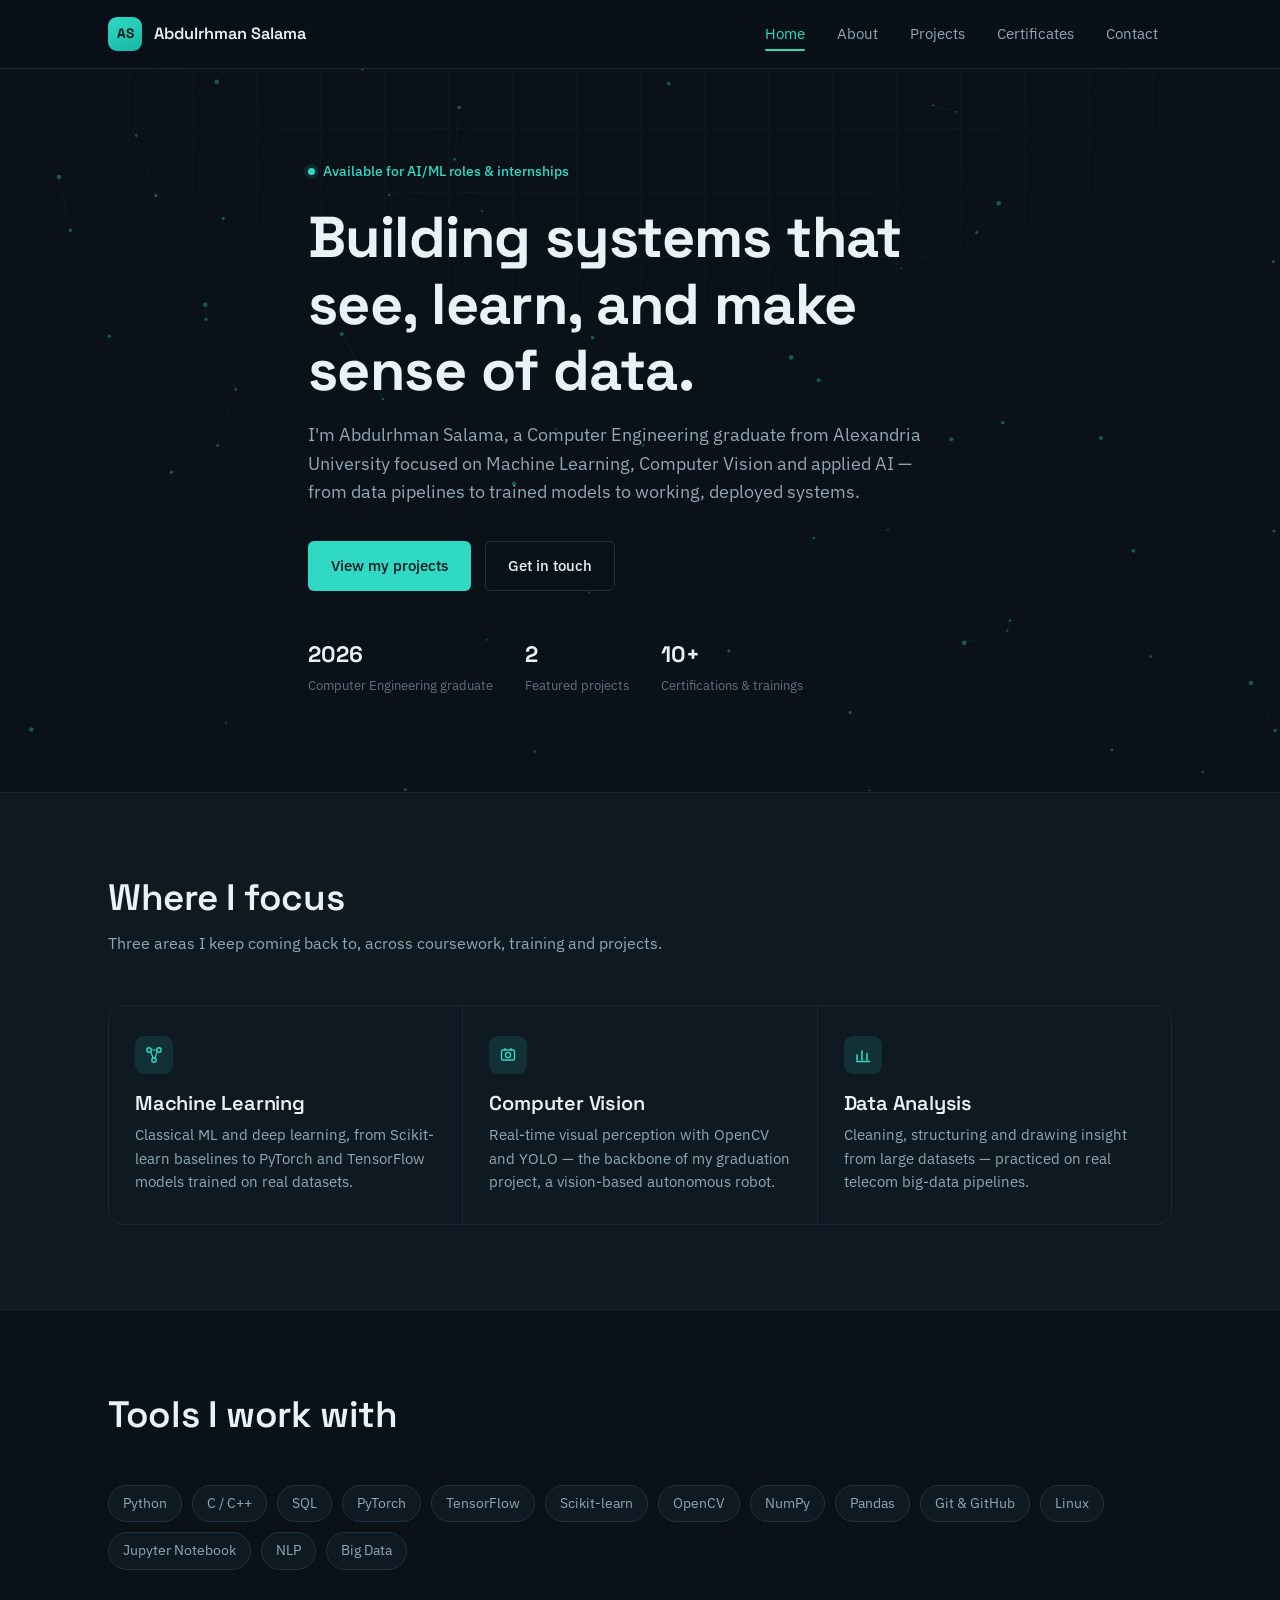
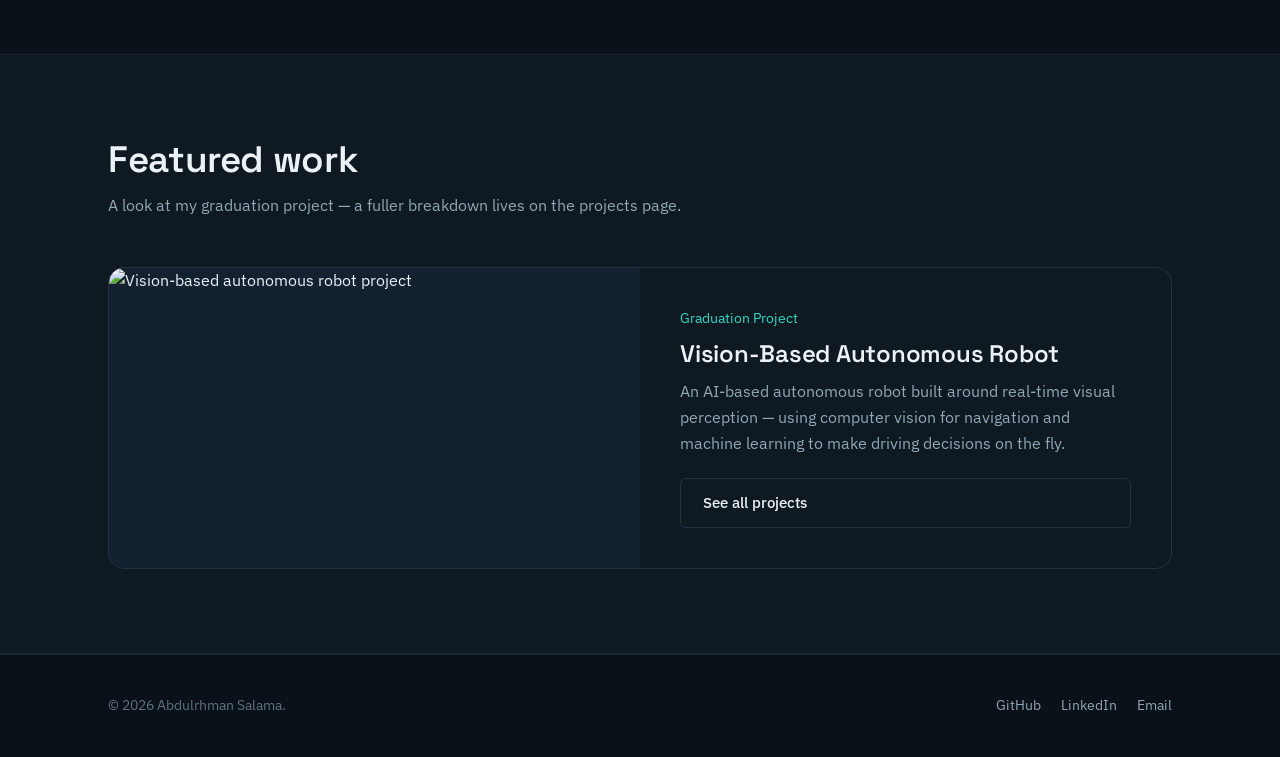
==== index.html @ 5b31c818 "Add files via upload" ====
<!DOCTYPE html>
<html lang="en">

<head>
    <meta charset="UTF-8" />
    <meta name="viewport" content="width=device-width, initial-scale=1.0" />
    <title>Abdulrhman Salama — AI &amp; Machine Learning Engineer</title>
    <meta name="description"
        content="Portfolio of Abdulrhman Salama, a Computer Engineering graduate specializing in AI, Machine Learning and Computer Vision." />
    <link rel="preconnect" href="https://fonts.googleapis.com">
    <link
        href="https://fonts.googleapis.com/css2?family=Space+Grotesk:wght@500;600;700&family=IBM+Plex+Sans:wght@400;500;600&display=swap"
        rel="stylesheet">
    <link rel="stylesheet" href="style.css" />
</head>

<body>

    <header class="nav">
        <div class="nav-inner">
            <a href="index.html" class="nav-brand">
                <span class="nav-mark">AS</span>
                Abdulrhman Salama
            </a>
            <nav class="nav-links">
                <a href="index.html">Home</a>
                <a href="about.html">About</a>
                <a href="projects.html">Projects</a>
                <a href="certificates.html">Certificates</a>
                <a href="contact.html">Contact</a>
            </nav>
            <button class="nav-toggle" aria-label="Toggle menu" aria-expanded="false">
                <svg width="18" height="18" viewBox="0 0 18 18" fill="none">
                    <path d="M2 4.5H16M2 9H16M2 13.5H16" stroke="currentColor" stroke-width="1.6"
                        stroke-linecap="round" />
                </svg>
            </button>
        </div>
    </header>

    <main>
        <!-- ============ Hero ============ -->
        <section class="hero">
            <canvas id="hero-canvas" aria-hidden="true"></canvas>
            <div class="container hero-inner">
                <span class="eyebrow"><span class="dot"></span>Available for AI/ML roles &amp; internships</span>
                <h1>Building systems that see, learn, and make sense of data.</h1>
                <p class="lead">
                    I'm Abdulrhman Salama, a Computer Engineering graduate from Alexandria University focused on
                    Machine Learning, Computer Vision and applied AI — from data pipelines to trained models to
                    working, deployed systems.
                </p>
                <div class="btn-row">
                    <a href="projects.html" class="btn btn-primary">View my projects</a>
                    <a href="contact.html" class="btn btn-ghost">Get in touch</a>
                </div>

                <div class="hero-meta">
                    <div><strong>2026</strong><span>Computer Engineering graduate</span></div>
                    <div><strong>2</strong><span>Featured projects</span></div>
                    <div><strong>10+</strong><span>Certifications &amp; trainings</span></div>
                </div>
            </div>
        </section>

        <!-- ============ Focus areas ============ -->
        <section class="section-alt">
            <div class="container">
                <div class="section-head reveal">
                    <h2>Where I focus</h2>
                    <p>Three areas I keep coming back to, across coursework, training and projects.</p>
                </div>

                <div class="focus-grid reveal">
                    <div class="focus-item">
                        <div class="icon">
                            <svg width="18" height="18" viewBox="0 0 18 18" fill="none">
                                <circle cx="4" cy="4" r="2.2" stroke="currentColor" stroke-width="1.4" />
                                <circle cx="14" cy="4" r="2.2" stroke="currentColor" stroke-width="1.4" />
                                <circle cx="9" cy="14" r="2.2" stroke="currentColor" stroke-width="1.4" />
                                <path d="M5.8 5.2L8 12.2M12.2 5.2L10 12.2M6.2 4H11.8" stroke="currentColor"
                                    stroke-width="1.2" />
                            </svg>
                        </div>
                        <h3>Machine Learning</h3>
                        <p>Classical ML and deep learning, from Scikit-learn baselines to PyTorch and TensorFlow models
                            trained on real datasets.</p>
                    </div>
                    <div class="focus-item">
                        <div class="icon">
                            <svg width="18" height="18" viewBox="0 0 18 18" fill="none">
                                <rect x="2.5" y="4" width="13" height="10" rx="1.5" stroke="currentColor"
                                    stroke-width="1.4" />
                                <circle cx="9" cy="9" r="2.6" stroke="currentColor" stroke-width="1.4" />
                                <path d="M6 4V2.5M12 4V2.5" stroke="currentColor" stroke-width="1.4"
                                    stroke-linecap="round" />
                            </svg>
                        </div>
                        <h3>Computer Vision</h3>
                        <p>Real-time visual perception with OpenCV and YOLO — the backbone of my graduation project, a
                            vision-based autonomous robot.</p>
                    </div>
                    <div class="focus-item">
                        <div class="icon">
                            <svg width="18" height="18" viewBox="0 0 18 18" fill="none">
                                <path d="M3 14V9M8 14V5M13 14V7.5" stroke="currentColor" stroke-width="1.6"
                                    stroke-linecap="round" />
                                <path d="M2.5 15.5H15.5" stroke="currentColor" stroke-width="1.4"
                                    stroke-linecap="round" />
                            </svg>
                        </div>
                        <h3>Data Analysis</h3>
                        <p>Cleaning, structuring and drawing insight from large datasets — practiced on real telecom
                            big-data pipelines.</p>
                    </div>
                </div>
            </div>
        </section>

        <!-- ============ Skills strip ============ -->
        <section>
            <div class="container">
                <div class="section-head reveal">
                    <h2>Tools I work with</h2>
                </div>
                <div class="tag-row reveal">
                    <span class="tag">Python</span>
                    <span class="tag">C / C++</span>
                    <span class="tag">SQL</span>
                    <span class="tag">PyTorch</span>
                    <span class="tag">TensorFlow</span>
                    <span class="tag">Scikit-learn</span>
                    <span class="tag">OpenCV</span>
                    <span class="tag">NumPy</span>
                    <span class="tag">Pandas</span>
                    <span class="tag">Git &amp; GitHub</span>
                    <span class="tag">Linux</span>
                    <span class="tag">Jupyter Notebook</span>
                    <span class="tag">NLP</span>
                    <span class="tag">Big Data</span>
                </div>
            </div>
        </section>

        <!-- ============ Featured project teaser ============ -->
        <section class="section-alt">
            <div class="container">
                <div class="section-head reveal">
                    <h2>Featured work</h2>
                    <p>A look at my graduation project — a fuller breakdown lives on the projects page.</p>
                </div>

                <div class="teaser-card reveal">
                    <div class="teaser-media">
                        <!-- image file: project.jpg (Vision-Based Autonomous Robot) -->
                        <img src="images/project.jpg" alt="Vision-based autonomous robot project" />
                    </div>
                    <div class="teaser-body">
                        <span class="kicker">Graduation Project</span>
                        <h3>Vision-Based Autonomous Robot</h3>
                        <p>
                            An AI-based autonomous robot built around real-time visual perception — using computer
                            vision for navigation and machine learning to make driving decisions on the fly.
                        </p>
                        <a href="projects.html" class="btn btn-ghost">See all projects</a>
                    </div>
                </div>
            </div>
        </section>
    </main>

    <footer class="site-footer">
        <div class="container footer-inner">
            <p>&copy; <span id="year"></span> Abdulrhman Salama.</p>
            <div class="footer-links">
                <a href="https://github.com/abdulrhmansalama" target="_blank" rel="noopener">GitHub</a>
                <a href="https://www.linkedin.com/in/abdulrhman-mohamed-salama/" target="_blank"
                    rel="noopener">LinkedIn</a>
                <a href="mailto:abdulrhman.m.salama@gmail.com">Email</a>
            </div>
        </div>
    </footer>

    <script src="script.js"></script>
</body>

</html>
---- style.css ----
/* =========================================================
   Abdulrhman Salama — Portfolio
   Design tokens
   ========================================================= */
:root {
  --bg: #0a1118;
  --bg-alt: #0f1922;
  --bg-elevated: #142130;
  --border: #223142;
  --border-soft: #1a2634;
  --text: #eaf2f5;
  --text-muted: #90a7b5;
  --text-faint: #5c7383;
  --accent: #2fd9c4;
  --accent-strong: #17b8a5;
  --accent-soft: rgba(47, 217, 196, 0.12);
  --accent-line: rgba(47, 217, 196, 0.28);

  --font-head: "Space Grotesk", "Segoe UI", sans-serif;
  --font-body: "IBM Plex Sans", "Segoe UI", sans-serif;

  --maxw: 1120px;
  --radius-sm: 6px;
  --radius-md: 10px;
  --radius-lg: 16px;
}

/* =========================================================
   Reset
   ========================================================= */
* { box-sizing: border-box; margin: 0; padding: 0; }

html {
  scroll-behavior: smooth;
}

@media (prefers-reduced-motion: reduce) {
  html { scroll-behavior: auto; }
  *, *::before, *::after {
    animation-duration: 0.001ms !important;
    animation-iteration-count: 1 !important;
    transition-duration: 0.001ms !important;
  }
}

body {
  background: var(--bg);
  color: var(--text);
  font-family: var(--font-body);
  font-size: 16px;
  line-height: 1.6;
  -webkit-font-smoothing: antialiased;
  overflow-x: hidden;
}

img { max-width: 100%; display: block; }

a {
  color: inherit;
  text-decoration: none;
}

ul { list-style: none; }

button, input, textarea {
  font-family: inherit;
  font-size: inherit;
  color: inherit;
}

h1, h2, h3, h4 {
  font-family: var(--font-head);
  font-weight: 600;
  line-height: 1.15;
  letter-spacing: -0.01em;
}

h1 { font-size: clamp(2.4rem, 5vw, 3.6rem); font-weight: 700; }
h2 { font-size: clamp(1.7rem, 3vw, 2.3rem); }
h3 { font-size: 1.25rem; }

p { color: var(--text-muted); max-width: 62ch; }

.container {
  max-width: var(--maxw);
  margin: 0 auto;
  padding: 0 28px;
}

:focus-visible {
  outline: 2px solid var(--accent);
  outline-offset: 3px;
  border-radius: 4px;
}

/* =========================================================
   Background grid texture (very subtle, whole site)
   ========================================================= */
body::before {
  content: "";
  position: fixed;
  inset: 0;
  z-index: -2;
  background-image:
    linear-gradient(var(--border-soft) 1px, transparent 1px),
    linear-gradient(90deg, var(--border-soft) 1px, transparent 1px);
  background-size: 64px 64px;
  opacity: 0.35;
  mask-image: radial-gradient(ellipse 80% 60% at 50% 0%, black 40%, transparent 90%);
}

/* =========================================================
   Navbar
   ========================================================= */
.nav {
  position: sticky;
  top: 0;
  z-index: 100;
  background: rgba(10, 17, 24, 0.72);
  backdrop-filter: blur(14px) saturate(140%);
  -webkit-backdrop-filter: blur(14px) saturate(140%);
  border-bottom: 1px solid var(--border-soft);
}

.nav-inner {
  max-width: var(--maxw);
  margin: 0 auto;
  padding: 0 28px;
  height: 68px;
  display: flex;
  align-items: center;
  justify-content: space-between;
}

.nav-brand {
  display: flex;
  align-items: center;
  gap: 12px;
  font-family: var(--font-head);
  font-weight: 600;
  font-size: 1.02rem;
}

.nav-mark {
  width: 34px;
  height: 34px;
  border-radius: 9px;
  background: linear-gradient(155deg, var(--accent) 0%, var(--accent-strong) 100%);
  color: #06171a;
  display: flex;
  align-items: center;
  justify-content: center;
  font-weight: 700;
  font-size: 0.85rem;
  flex-shrink: 0;
}

.nav-links {
  display: flex;
  gap: 4px;
  align-items: center;
}

.nav-links a {
  padding: 8px 14px;
  border-radius: var(--radius-sm);
  font-size: 0.92rem;
  color: var(--text-muted);
  transition: color 0.18s ease, background 0.18s ease;
  position: relative;
}

.nav-links a:hover { color: var(--text); background: var(--bg-elevated); }

.nav-links a.active {
  color: var(--accent);
}

.nav-links a.active::after {
  content: "";
  position: absolute;
  left: 14px;
  right: 14px;
  bottom: 3px;
  height: 2px;
  background: var(--accent);
  border-radius: 2px;
}

.nav-toggle {
  display: none;
  background: none;
  border: 1px solid var(--border);
  border-radius: var(--radius-sm);
  width: 40px;
  height: 40px;
  cursor: pointer;
  color: var(--text);
  align-items: center;
  justify-content: center;
}

@media (max-width: 760px) {
  .nav-toggle { display: flex; }
  .nav-links {
    position: absolute;
    top: 68px;
    left: 0;
    right: 0;
    flex-direction: column;
    background: var(--bg-alt);
    border-bottom: 1px solid var(--border-soft);
    padding: 10px 16px 18px;
    gap: 2px;
    display: none;
  }
  .nav-links.open { display: flex; }
  .nav-links a { width: 100%; padding: 12px 14px; }
}

/* =========================================================
   Buttons
   ========================================================= */
.btn {
  display: inline-flex;
  align-items: center;
  gap: 8px;
  padding: 12px 22px;
  border-radius: var(--radius-sm);
  font-size: 0.94rem;
  font-weight: 500;
  cursor: pointer;
  border: 1px solid transparent;
  transition: transform 0.16s ease, background 0.16s ease, border-color 0.16s ease, box-shadow 0.16s ease;
}

.btn-primary {
  background: var(--accent);
  color: #06171a;
}
.btn-primary:hover {
  background: var(--accent-strong);
  box-shadow: 0 0 0 4px var(--accent-soft);
}

.btn-ghost {
  border-color: var(--border);
  color: var(--text);
  background: transparent;
}
.btn-ghost:hover {
  border-color: var(--accent-line);
  color: var(--accent);
}

.btn-row { display: flex; gap: 14px; flex-wrap: wrap; }

/* =========================================================
   Hero (home page)
   ========================================================= */
.hero {
  position: relative;
  padding: 88px 0 96px;
  overflow: hidden;
}

#hero-canvas {
  position: absolute;
  inset: 0;
  z-index: 0;
  opacity: 0.55;
}

.hero-inner {
  position: relative;
  z-index: 1;
  max-width: 720px;
}

.eyebrow {
  display: inline-flex;
  align-items: center;
  gap: 8px;
  color: var(--accent);
  font-size: 0.85rem;
  font-weight: 500;
  margin-bottom: 22px;
}

.eyebrow .dot {
  width: 7px;
  height: 7px;
  border-radius: 50%;
  background: var(--accent);
  box-shadow: 0 0 0 4px var(--accent-soft);
}

.hero h1 { margin-bottom: 18px; }
.hero .lead {
  font-size: 1.12rem;
  max-width: 56ch;
  margin-bottom: 34px;
}

.hero-meta {
  margin-top: 46px;
  display: flex;
  gap: 32px;
  flex-wrap: wrap;
}

.hero-meta div { display: flex; flex-direction: column; gap: 2px; }
.hero-meta strong { font-family: var(--font-head); font-size: 1.4rem; color: var(--text); }
.hero-meta span { font-size: 0.82rem; color: var(--text-faint); }

/* =========================================================
   Sections (generic)
   ========================================================= */
section { padding: 84px 0; }
.section-alt { background: var(--bg-alt); border-top: 1px solid var(--border-soft); border-bottom: 1px solid var(--border-soft); }

.section-head { max-width: 620px; margin-bottom: 48px; }
.section-head h2 { margin-bottom: 12px; }

/* Focus intro row for home (What I work in) */
.focus-grid {
  display: grid;
  grid-template-columns: repeat(3, 1fr);
  gap: 1px;
  background: var(--border-soft);
  border: 1px solid var(--border-soft);
  border-radius: var(--radius-lg);
  overflow: hidden;
}

.focus-item {
  background: var(--bg-alt);
  padding: 30px 26px;
}

.focus-item .icon {
  width: 38px;
  height: 38px;
  border-radius: 9px;
  background: var(--accent-soft);
  color: var(--accent);
  display: flex;
  align-items: center;
  justify-content: center;
  margin-bottom: 18px;
}

.focus-item h3 { margin-bottom: 8px; }
.focus-item p { font-size: 0.93rem; }

@media (max-width: 760px) {
  .focus-grid { grid-template-columns: 1fr; }
}

/* =========================================================
   Skills strip
   ========================================================= */
.tag-row { display: flex; flex-wrap: wrap; gap: 10px; }

.tag {
  padding: 7px 14px;
  border: 1px solid var(--border);
  border-radius: 100px;
  font-size: 0.85rem;
  color: var(--text-muted);
  background: var(--bg-alt);
  transition: border-color 0.15s ease, color 0.15s ease;
}
.tag:hover { border-color: var(--accent-line); color: var(--accent); }

/* =========================================================
   Featured project teaser (home)
   ========================================================= */
.teaser-card {
  display: grid;
  grid-template-columns: 1fr 1fr;
  gap: 0;
  border: 1px solid var(--border);
  border-radius: var(--radius-lg);
  overflow: hidden;
  background: var(--bg-alt);
}

.teaser-media {
  background: var(--bg-elevated);
  min-height: 260px;
  position: relative;
  overflow: hidden;
}
.teaser-media img { width: 100%; height: 100%; object-fit: cover; }

.teaser-body { padding: 40px; display: flex; flex-direction: column; justify-content: center; }
.teaser-body .kicker { color: var(--accent); font-size: 0.85rem; margin-bottom: 10px; }
.teaser-body h3 { font-size: 1.5rem; margin-bottom: 12px; }
.teaser-body p { margin-bottom: 22px; }

@media (max-width: 760px) {
  .teaser-card { grid-template-columns: 1fr; }
  .teaser-media { min-height: 200px; }
}

/* =========================================================
   Footer
   ========================================================= */
.site-footer {
  border-top: 1px solid var(--border-soft);
  padding: 40px 0;
}
.footer-inner {
  display: flex;
  justify-content: space-between;
  align-items: center;
  flex-wrap: wrap;
  gap: 16px;
}
.footer-inner p { font-size: 0.85rem; color: var(--text-faint); }
.footer-links { display: flex; gap: 20px; }
.footer-links a { font-size: 0.85rem; color: var(--text-muted); transition: color 0.15s ease; }
.footer-links a:hover { color: var(--accent); }

/* =========================================================
   About page
   ========================================================= */
.about-layout {
  display: grid;
  grid-template-columns: 300px 1fr;
  gap: 64px;
  align-items: start;
}

.about-side { position: sticky; top: 92px; }

.avatar-frame {
  width: 100%;
  aspect-ratio: 1 / 1;
  border-radius: var(--radius-lg);
  overflow: hidden;
  border: 1px solid var(--border);
  background: var(--bg-elevated);
  margin-bottom: 20px;
}
.avatar-frame img { width: 100%; height: 100%; object-fit: cover; }

.side-facts { border: 1px solid var(--border-soft); border-radius: var(--radius-md); padding: 18px 20px; background: var(--bg-alt); }
.side-facts li { display: flex; justify-content: space-between; gap: 10px; padding: 9px 0; border-bottom: 1px solid var(--border-soft); font-size: 0.86rem; }
.side-facts li:last-child { border-bottom: none; }
.side-facts li span:first-child { color: var(--text-faint); }
.side-facts li span:last-child { color: var(--text); text-align: right; }

.about-main h2 { margin-bottom: 16px; }
.about-main > p { margin-bottom: 20px; }

.subhead {
  font-family: var(--font-head);
  font-size: 1.1rem;
  margin: 46px 0 22px;
  padding-bottom: 12px;
  border-bottom: 1px solid var(--border-soft);
}
.about-main section:first-of-type .subhead { margin-top: 0; }

.skill-groups { display: grid; grid-template-columns: 1fr 1fr; gap: 26px; }
.skill-group h4 { font-size: 0.85rem; color: var(--text-faint); font-weight: 500; margin-bottom: 10px; }

/* Timeline (experience — genuinely chronological) */
.timeline { position: relative; padding-left: 26px; }
.timeline::before {
  content: "";
  position: absolute;
  left: 5px;
  top: 6px;
  bottom: 6px;
  width: 1px;
  background: var(--border);
}

.timeline-item { position: relative; padding-bottom: 34px; }
.timeline-item:last-child { padding-bottom: 0; }
.timeline-item::before {
  content: "";
  position: absolute;
  left: -26px;
  top: 5px;
  width: 11px;
  height: 11px;
  border-radius: 50%;
  background: var(--bg);
  border: 2px solid var(--accent);
}

.timeline-item .date { font-size: 0.8rem; color: var(--accent); margin-bottom: 5px; display: block; }
.timeline-item h4 { font-size: 1rem; margin-bottom: 3px; }
.timeline-item .org { font-size: 0.86rem; color: var(--text-faint); margin-bottom: 10px; display: block; }
.timeline-item ul { padding-left: 18px; list-style: disc; }
.timeline-item ul li { font-size: 0.88rem; color: var(--text-muted); margin-bottom: 4px; }

.edu-card {
  border: 1px solid var(--border-soft);
  border-radius: var(--radius-md);
  padding: 22px 24px;
  background: var(--bg-alt);
  display: flex;
  justify-content: space-between;
  align-items: center;
  gap: 20px;
  flex-wrap: wrap;
}
.edu-card h4 { margin-bottom: 4px; }
.edu-card span { font-size: 0.85rem; color: var(--text-faint); }

@media (max-width: 860px) {
  .about-layout { grid-template-columns: 1fr; }
  .about-side { position: static; max-width: 260px; }
  .skill-groups { grid-template-columns: 1fr; }
}

/* =========================================================
   Projects page
   ========================================================= */
.project-block {
  display: grid;
  grid-template-columns: 1fr 1fr;
  gap: 56px;
  align-items: center;
  padding: 56px 0;
  border-bottom: 1px solid var(--border-soft);
}
.project-block:first-child { padding-top: 0; }
.project-block:last-child { border-bottom: none; padding-bottom: 0; }
.project-block.reverse .project-media { order: 2; }
.project-block.reverse .project-copy { order: 1; }

.project-media {
  border-radius: var(--radius-lg);
  overflow: hidden;
  border: 1px solid var(--border);
  background: var(--bg-elevated);
  aspect-ratio: 4 / 3;
}
.project-media img { width: 100%; height: 100%; object-fit: cover; }

.project-copy .kicker { color: var(--accent); font-size: 0.85rem; margin-bottom: 10px; }
.project-copy h2 { margin-bottom: 16px; font-size: 1.7rem; }
.project-copy p { margin-bottom: 18px; }
.project-copy .tag-row { margin-bottom: 4px; }

@media (max-width: 800px) {
  .project-block, .project-block.reverse { grid-template-columns: 1fr; }
  .project-block.reverse .project-media,
  .project-block.reverse .project-copy { order: initial; }
}

/* =========================================================
   Certificates page
   ========================================================= */
.cert-grid {
  display: grid;
  grid-template-columns: repeat(3, 1fr);
  gap: 22px;
}

.cert-card {
  border: 1px solid var(--border-soft);
  border-radius: var(--radius-md);
  background: var(--bg-alt);
  overflow: hidden;
  transition: border-color 0.18s ease, transform 0.18s ease;
}
.cert-card:hover { border-color: var(--accent-line); transform: translateY(-3px); }

.cert-thumb {
  aspect-ratio: 4 / 3;
  background: var(--bg-elevated);
  display: flex;
  align-items: center;
  justify-content: center;
  overflow: hidden;
}
.cert-thumb img { width: 100%; height: 100%; object-fit: cover; }

.cert-body { padding: 18px 20px 20px; }
.cert-body h4 { font-size: 0.98rem; margin-bottom: 5px; }
.cert-body .issuer { font-size: 0.83rem; color: var(--text-faint); }
.cert-body .date { font-size: 0.78rem; color: var(--accent); margin-top: 8px; display: block; }

@media (max-width: 860px) {
  .cert-grid { grid-template-columns: repeat(2, 1fr); }
}
@media (max-width: 560px) {
  .cert-grid { grid-template-columns: 1fr; }
}

/* =========================================================
   Contact page
   ========================================================= */
.contact-layout {
  display: grid;
  grid-template-columns: 0.9fr 1.1fr;
  gap: 60px;
}

.contact-info-card {
  border: 1px solid var(--border-soft);
  border-radius: var(--radius-lg);
  background: var(--bg-alt);
  padding: 34px;
}
.contact-info-card h3 { margin-bottom: 10px; }
.contact-info-card > p { margin-bottom: 26px; font-size: 0.94rem; }

.contact-channel {
  display: flex;
  align-items: center;
  gap: 14px;
  padding: 14px 0;
  border-top: 1px solid var(--border-soft);
}
.contact-channel:first-of-type { border-top: none; }

.contact-channel .ic {
  width: 38px;
  height: 38px;
  border-radius: 9px;
  background: var(--accent-soft);
  color: var(--accent);
  display: flex;
  align-items: center;
  justify-content: center;
  flex-shrink: 0;
}
.contact-channel .label { font-size: 0.78rem; color: var(--text-faint); }
.contact-channel .value { font-size: 0.92rem; color: var(--text); }
.contact-channel a.value:hover { color: var(--accent); }

.form-card {
  border: 1px solid var(--border-soft);
  border-radius: var(--radius-lg);
  background: var(--bg-alt);
  padding: 34px;
}

.field { margin-bottom: 20px; }
.field label { display: block; font-size: 0.85rem; color: var(--text-muted); margin-bottom: 8px; }
.field input, .field textarea {
  width: 100%;
  padding: 12px 14px;
  background: var(--bg);
  border: 1px solid var(--border);
  border-radius: var(--radius-sm);
  color: var(--text);
  transition: border-color 0.15s ease;
}
.field input:focus, .field textarea:focus {
  border-color: var(--accent);
  outline: none;
}
.field textarea { resize: vertical; min-height: 130px; }

.form-note { font-size: 0.8rem; color: var(--text-faint); margin-top: 14px; }

@media (max-width: 860px) {
  .contact-layout { grid-template-columns: 1fr; }
}

/* =========================================================
   Reveal-on-scroll (single restrained pattern)
   ========================================================= */
.reveal {
  opacity: 0;
  transform: translateY(16px);
  transition: opacity 0.6s ease, transform 0.6s ease;
}
.reveal.is-visible {
  opacity: 1;
  transform: translateY(0);
}

/* Page intro (non-home pages) */
.page-intro { padding: 56px 0 20px; }
.page-intro h1 { font-size: clamp(2rem, 4vw, 2.6rem); margin-bottom: 14px; }
.page-intro p { font-size: 1.02rem; }
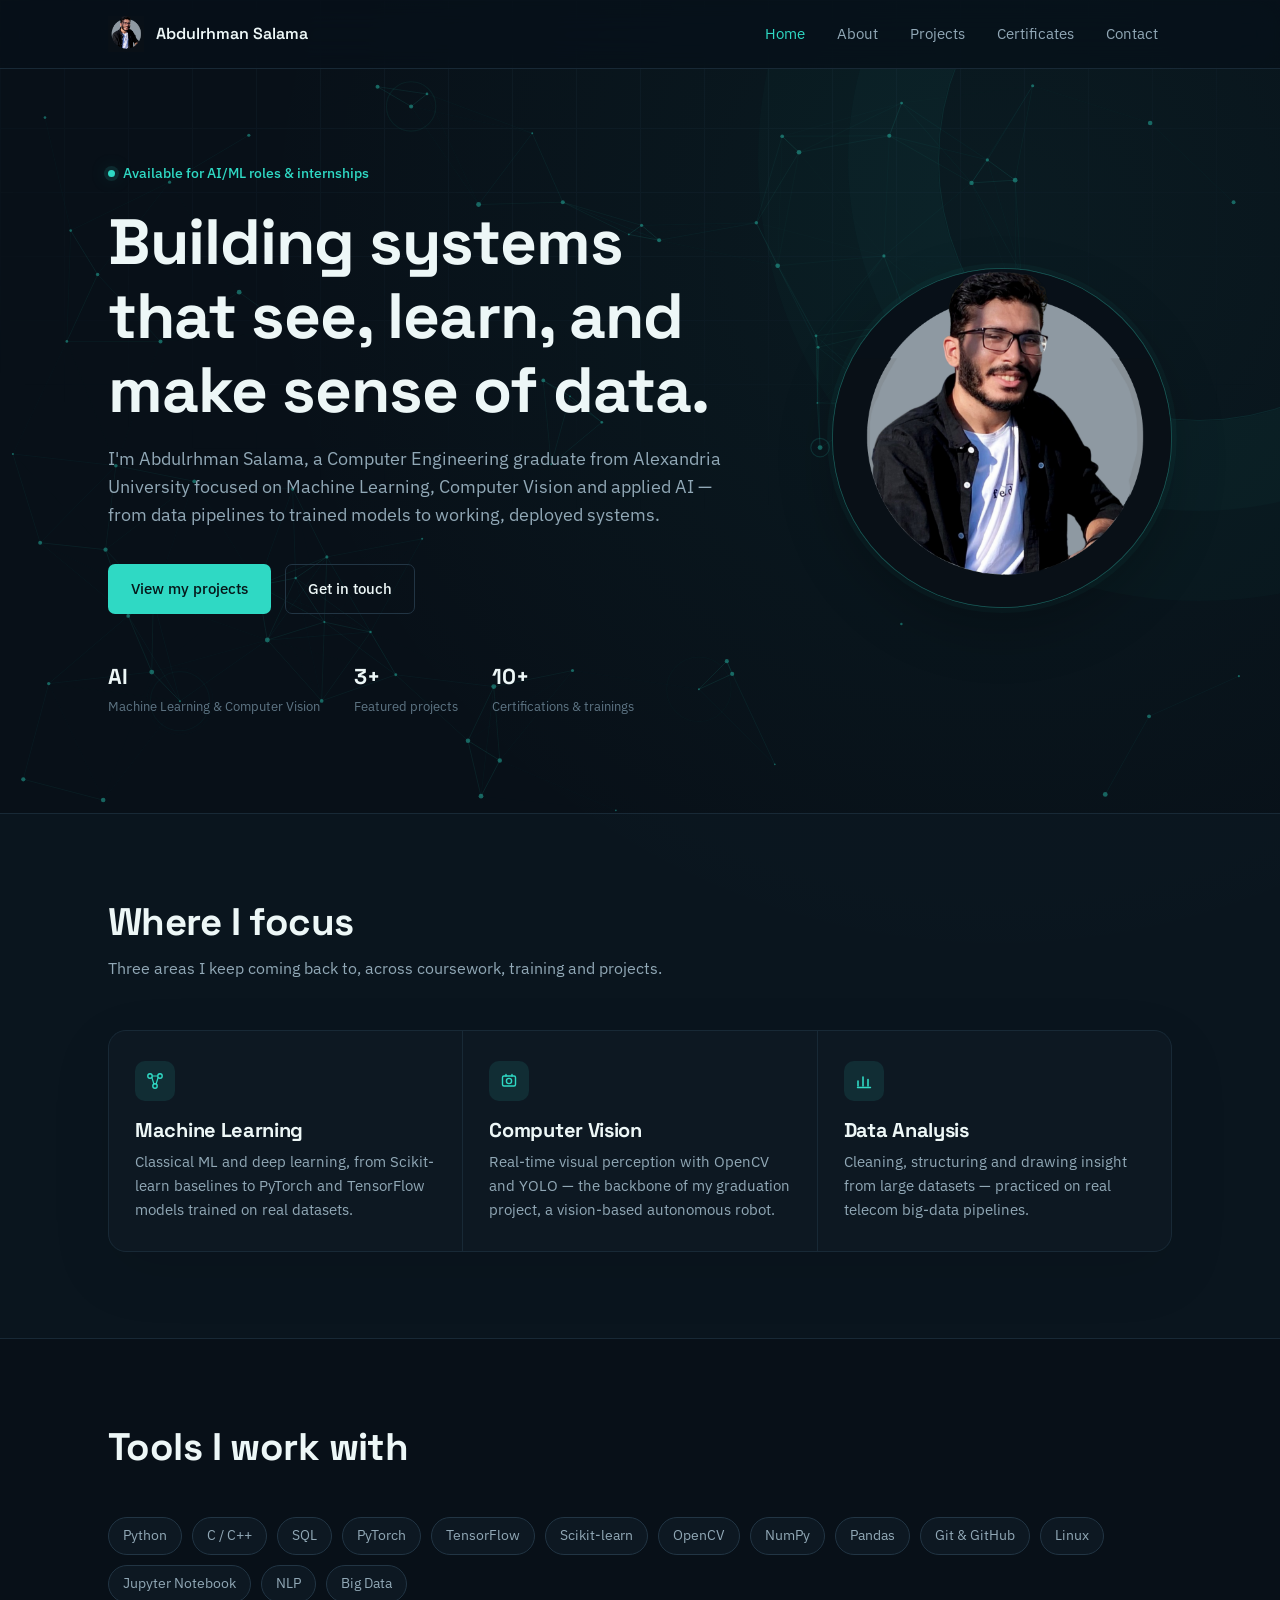
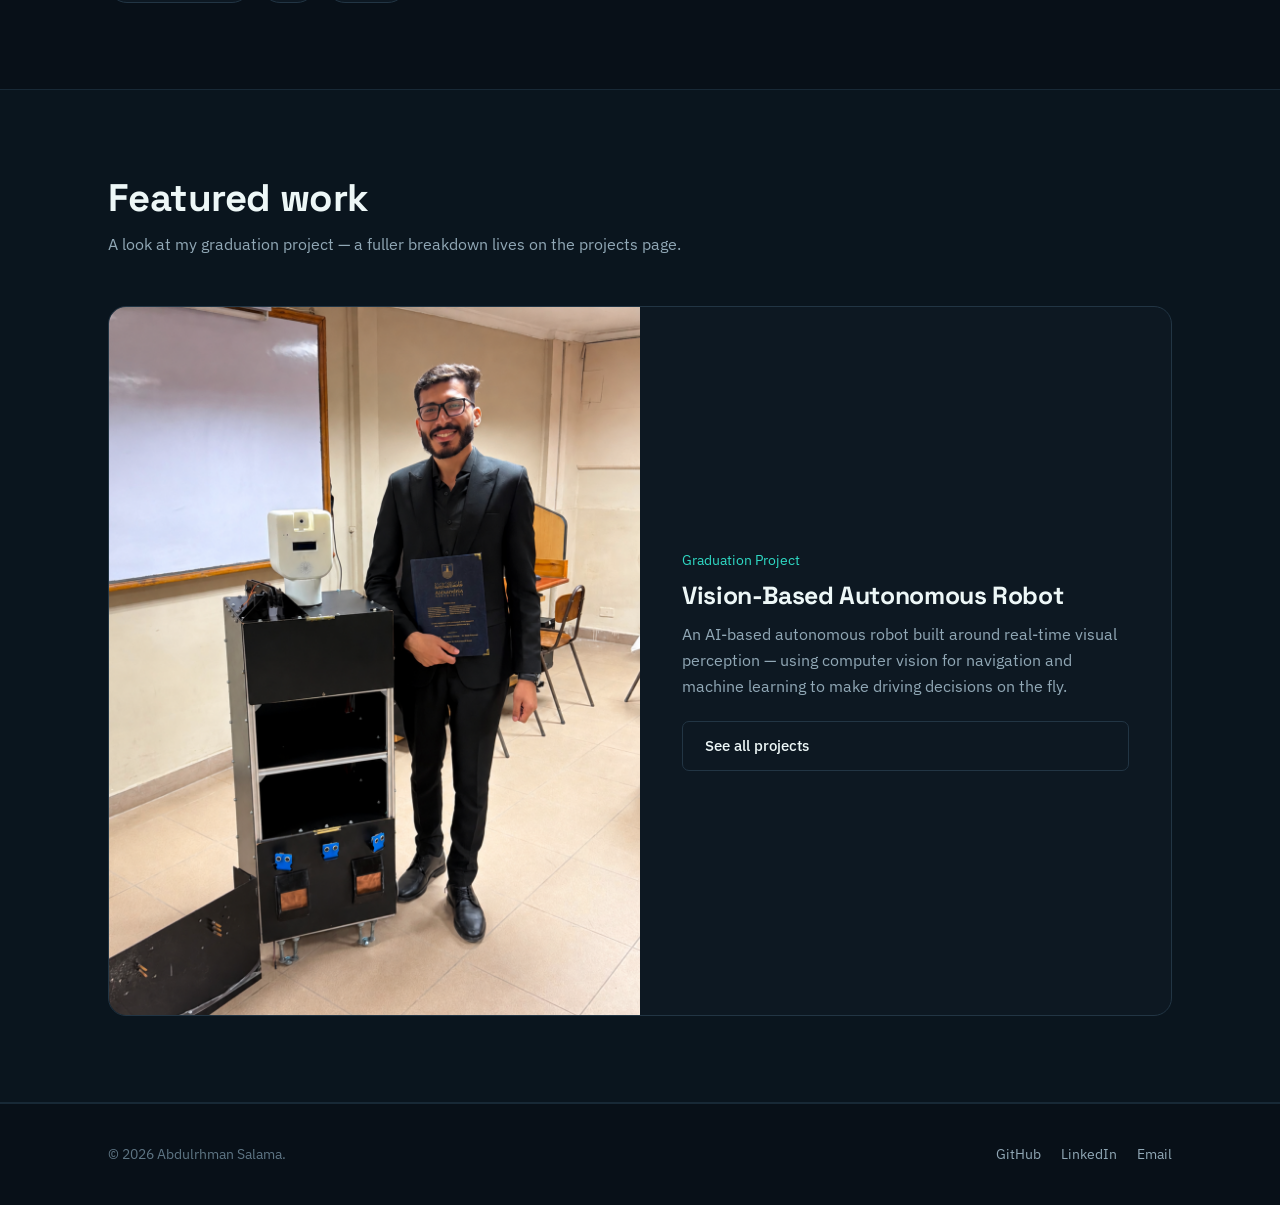
==== commit 120756b1: "Add files via upload" ====
--- a/index.html
+++ b/index.html
@@ -1,187 +1,243 @@
-<!DOCTYPE html>
-<html lang="en">
-
-<head>
-    <meta charset="UTF-8" />
-    <meta name="viewport" content="width=device-width, initial-scale=1.0" />
-    <title>Abdulrhman Salama — AI &amp; Machine Learning Engineer</title>
-    <meta name="description"
-        content="Portfolio of Abdulrhman Salama, a Computer Engineering graduate specializing in AI, Machine Learning and Computer Vision." />
-    <link rel="preconnect" href="https://fonts.googleapis.com">
-    <link
-        href="https://fonts.googleapis.com/css2?family=Space+Grotesk:wght@500;600;700&family=IBM+Plex+Sans:wght@400;500;600&display=swap"
-        rel="stylesheet">
-    <link rel="stylesheet" href="style.css" />
-</head>
-
-<body>
-
-    <header class="nav">
-        <div class="nav-inner">
-            <a href="index.html" class="nav-brand">
-                <span class="nav-mark">AS</span>
-                Abdulrhman Salama
-            </a>
-            <nav class="nav-links">
-                <a href="index.html">Home</a>
-                <a href="about.html">About</a>
-                <a href="projects.html">Projects</a>
-                <a href="certificates.html">Certificates</a>
-                <a href="contact.html">Contact</a>
-            </nav>
-            <button class="nav-toggle" aria-label="Toggle menu" aria-expanded="false">
-                <svg width="18" height="18" viewBox="0 0 18 18" fill="none">
-                    <path d="M2 4.5H16M2 9H16M2 13.5H16" stroke="currentColor" stroke-width="1.6"
-                        stroke-linecap="round" />
-                </svg>
-            </button>
-        </div>
-    </header>
-
-    <main>
-        <!-- ============ Hero ============ -->
-        <section class="hero">
-            <canvas id="hero-canvas" aria-hidden="true"></canvas>
-            <div class="container hero-inner">
-                <span class="eyebrow"><span class="dot"></span>Available for AI/ML roles &amp; internships</span>
-                <h1>Building systems that see, learn, and make sense of data.</h1>
-                <p class="lead">
-                    I'm Abdulrhman Salama, a Computer Engineering graduate from Alexandria University focused on
-                    Machine Learning, Computer Vision and applied AI — from data pipelines to trained models to
-                    working, deployed systems.
-                </p>
-                <div class="btn-row">
-                    <a href="projects.html" class="btn btn-primary">View my projects</a>
-                    <a href="contact.html" class="btn btn-ghost">Get in touch</a>
-                </div>
-
-                <div class="hero-meta">
-                    <div><strong>2026</strong><span>Computer Engineering graduate</span></div>
-                    <div><strong>2</strong><span>Featured projects</span></div>
-                    <div><strong>10+</strong><span>Certifications &amp; trainings</span></div>
-                </div>
-            </div>
-        </section>
-
-        <!-- ============ Focus areas ============ -->
-        <section class="section-alt">
-            <div class="container">
-                <div class="section-head reveal">
-                    <h2>Where I focus</h2>
-                    <p>Three areas I keep coming back to, across coursework, training and projects.</p>
-                </div>
-
-                <div class="focus-grid reveal">
-                    <div class="focus-item">
-                        <div class="icon">
-                            <svg width="18" height="18" viewBox="0 0 18 18" fill="none">
-                                <circle cx="4" cy="4" r="2.2" stroke="currentColor" stroke-width="1.4" />
-                                <circle cx="14" cy="4" r="2.2" stroke="currentColor" stroke-width="1.4" />
-                                <circle cx="9" cy="14" r="2.2" stroke="currentColor" stroke-width="1.4" />
-                                <path d="M5.8 5.2L8 12.2M12.2 5.2L10 12.2M6.2 4H11.8" stroke="currentColor"
-                                    stroke-width="1.2" />
-                            </svg>
-                        </div>
-                        <h3>Machine Learning</h3>
-                        <p>Classical ML and deep learning, from Scikit-learn baselines to PyTorch and TensorFlow models
-                            trained on real datasets.</p>
-                    </div>
-                    <div class="focus-item">
-                        <div class="icon">
-                            <svg width="18" height="18" viewBox="0 0 18 18" fill="none">
-                                <rect x="2.5" y="4" width="13" height="10" rx="1.5" stroke="currentColor"
-                                    stroke-width="1.4" />
-                                <circle cx="9" cy="9" r="2.6" stroke="currentColor" stroke-width="1.4" />
-                                <path d="M6 4V2.5M12 4V2.5" stroke="currentColor" stroke-width="1.4"
-                                    stroke-linecap="round" />
-                            </svg>
-                        </div>
-                        <h3>Computer Vision</h3>
-                        <p>Real-time visual perception with OpenCV and YOLO — the backbone of my graduation project, a
-                            vision-based autonomous robot.</p>
-                    </div>
-                    <div class="focus-item">
-                        <div class="icon">
-                            <svg width="18" height="18" viewBox="0 0 18 18" fill="none">
-                                <path d="M3 14V9M8 14V5M13 14V7.5" stroke="currentColor" stroke-width="1.6"
-                                    stroke-linecap="round" />
-                                <path d="M2.5 15.5H15.5" stroke="currentColor" stroke-width="1.4"
-                                    stroke-linecap="round" />
-                            </svg>
-                        </div>
-                        <h3>Data Analysis</h3>
-                        <p>Cleaning, structuring and drawing insight from large datasets — practiced on real telecom
-                            big-data pipelines.</p>
-                    </div>
-                </div>
-            </div>
-        </section>
-
-        <!-- ============ Skills strip ============ -->
-        <section>
-            <div class="container">
-                <div class="section-head reveal">
-                    <h2>Tools I work with</h2>
-                </div>
-                <div class="tag-row reveal">
-                    <span class="tag">Python</span>
-                    <span class="tag">C / C++</span>
-                    <span class="tag">SQL</span>
-                    <span class="tag">PyTorch</span>
-                    <span class="tag">TensorFlow</span>
-                    <span class="tag">Scikit-learn</span>
-                    <span class="tag">OpenCV</span>
-                    <span class="tag">NumPy</span>
-                    <span class="tag">Pandas</span>
-                    <span class="tag">Git &amp; GitHub</span>
-                    <span class="tag">Linux</span>
-                    <span class="tag">Jupyter Notebook</span>
-                    <span class="tag">NLP</span>
-                    <span class="tag">Big Data</span>
-                </div>
-            </div>
-        </section>
-
-        <!-- ============ Featured project teaser ============ -->
-        <section class="section-alt">
-            <div class="container">
-                <div class="section-head reveal">
-                    <h2>Featured work</h2>
-                    <p>A look at my graduation project — a fuller breakdown lives on the projects page.</p>
-                </div>
-
-                <div class="teaser-card reveal">
-                    <div class="teaser-media">
-                        <!-- image file: project.jpg (Vision-Based Autonomous Robot) -->
-                        <img src="images/project.jpg" alt="Vision-based autonomous robot project" />
-                    </div>
-                    <div class="teaser-body">
-                        <span class="kicker">Graduation Project</span>
-                        <h3>Vision-Based Autonomous Robot</h3>
-                        <p>
-                            An AI-based autonomous robot built around real-time visual perception — using computer
-                            vision for navigation and machine learning to make driving decisions on the fly.
-                        </p>
-                        <a href="projects.html" class="btn btn-ghost">See all projects</a>
-                    </div>
-                </div>
-            </div>
-        </section>
-    </main>
-
-    <footer class="site-footer">
-        <div class="container footer-inner">
-            <p>&copy; <span id="year"></span> Abdulrhman Salama.</p>
-            <div class="footer-links">
-                <a href="https://github.com/abdulrhmansalama" target="_blank" rel="noopener">GitHub</a>
-                <a href="https://www.linkedin.com/in/abdulrhman-mohamed-salama/" target="_blank"
-                    rel="noopener">LinkedIn</a>
-                <a href="mailto:abdulrhman.m.salama@gmail.com">Email</a>
-            </div>
-        </div>
-    </footer>
-
-    <script src="script.js"></script>
-</body>
-
+<!DOCTYPE html>
+<html lang="en">
+
+<head>
+    <meta charset="UTF-8" />
+    <meta name="viewport" content="width=device-width, initial-scale=1.0" />
+    <title>Abdulrhman Salama — AI &amp; Machine Learning Engineer</title>
+    <meta name="description"
+        content="Portfolio of Abdulrhman Salama, a Computer Engineering graduate specializing in AI, Machine Learning and Computer Vision." />
+    <link rel="preconnect" href="https://fonts.googleapis.com">
+    <link
+        href="https://fonts.googleapis.com/css2?family=Space+Grotesk:wght@500;600;700&family=IBM+Plex+Sans:wght@400;500;600&display=swap"
+        rel="stylesheet">
+    <link rel="stylesheet" href="style.css" />
+    <style>
+        /* Index hero portrait: circular, compact, and visually isolated from the animated background */
+        .hero-portrait-wrap {
+            position: relative;
+            width: min(340px, 100%);
+            aspect-ratio: 1 / 1;
+            justify-self: end;
+            display: grid;
+            place-items: center;
+            min-height: 0;
+            z-index: 2;
+        }
+
+        .hero-portrait-wrap::before {
+            content: "";
+            position: absolute;
+            inset: 0;
+            border-radius: 50%;
+            border: 1.5px solid var(--accent-line);
+            background: var(--bg);
+            box-shadow: 0 0 0 5px rgba(47, 217, 196, .035), 0 22px 55px rgba(0, 0, 0, .24);
+            z-index: -1;
+        }
+
+        .hero-portrait-img {
+            display: block;
+            width: 100%;
+            height: 100%;
+            object-fit: cover;
+            object-position: center;
+            border-radius: 50% !important;
+            border: 1.5px solid var(--accent-line) !important;
+            background: var(--bg) !important;
+            box-shadow: none !important;
+            filter: saturate(.96);
+        }
+
+        @media (max-width: 900px) {
+            .hero-portrait-wrap {
+                width: 280px;
+                justify-self: start;
+            }
+        }
+
+        @media (max-width: 760px) {
+            .hero-portrait-wrap {
+                width: 230px;
+                margin-top: 4px;
+            }
+        }
+    </style>
+</head>
+
+<body>
+
+    <header class="nav">
+        <div class="nav-inner">
+            <a href="index.html" class="nav-brand">
+                <span class="nav-mark nav-avatar"><img src="images/My/profile.png" alt="Abdulrhman Salama"></span>
+                Abdulrhman Salama
+            </a>
+            <nav class="nav-links">
+                <a href="index.html">Home</a>
+                <a href="about.html">About</a>
+                <a href="projects.html">Projects</a>
+                <a href="certificates.html">Certificates</a>
+                <a href="contact.html">Contact</a>
+            </nav>
+            <button class="nav-toggle" aria-label="Toggle menu" aria-expanded="false">
+                <svg width="18" height="18" viewBox="0 0 18 18" fill="none">
+                    <path d="M2 4.5H16M2 9H16M2 13.5H16" stroke="currentColor" stroke-width="1.6"
+                        stroke-linecap="round" />
+                </svg>
+            </button>
+        </div>
+    </header>
+
+    <main>
+        <!-- ============ Hero ============ -->
+        <section class="hero">
+            <canvas id="hero-canvas" aria-hidden="true"></canvas>
+            <div class="container hero-layout">
+                <div class="hero-inner">
+                    <span class="eyebrow"><span class="dot"></span>Available for AI/ML roles &amp; internships</span>
+                    <h1>Building systems that see, learn, and make sense of data.</h1>
+                    <p class="lead">
+                        I'm Abdulrhman Salama, a Computer Engineering graduate from Alexandria University focused on
+                        Machine Learning, Computer Vision and applied AI — from data pipelines to trained models to
+                        working, deployed systems.
+                    </p>
+                    <div class="btn-row">
+                        <a href="projects.html" class="btn btn-primary">View my projects</a>
+                        <a href="contact.html" class="btn btn-ghost">Get in touch</a>
+                    </div>
+
+                    <div class="hero-meta">
+                        <div><strong>AI</strong><span>Machine Learning &amp; Computer Vision</span></div>
+                        <div><strong>3+</strong><span>Featured projects</span></div>
+                        <div><strong>10+</strong><span>Certifications &amp; trainings</span></div>
+                    </div>
+                </div>
+                <div class="hero-portrait-wrap reveal">
+                    <img class="hero-portrait-img" src="images/My/profile.png" alt="Abdulrhman Salama" />
+                </div>
+            </div>
+        </section>
+
+        <!-- ============ Focus areas ============ -->
+        <section class="section-alt">
+            <div class="container">
+                <div class="section-head reveal">
+                    <h2>Where I focus</h2>
+                    <p>Three areas I keep coming back to, across coursework, training and projects.</p>
+                </div>
+
+                <div class="focus-grid reveal">
+                    <div class="focus-item">
+                        <div class="icon">
+                            <svg width="18" height="18" viewBox="0 0 18 18" fill="none">
+                                <circle cx="4" cy="4" r="2.2" stroke="currentColor" stroke-width="1.4" />
+                                <circle cx="14" cy="4" r="2.2" stroke="currentColor" stroke-width="1.4" />
+                                <circle cx="9" cy="14" r="2.2" stroke="currentColor" stroke-width="1.4" />
+                                <path d="M5.8 5.2L8 12.2M12.2 5.2L10 12.2M6.2 4H11.8" stroke="currentColor"
+                                    stroke-width="1.2" />
+                            </svg>
+                        </div>
+                        <h3>Machine Learning</h3>
+                        <p>Classical ML and deep learning, from Scikit-learn baselines to PyTorch and TensorFlow models
+                            trained on real datasets.</p>
+                    </div>
+                    <div class="focus-item">
+                        <div class="icon">
+                            <svg width="18" height="18" viewBox="0 0 18 18" fill="none">
+                                <rect x="2.5" y="4" width="13" height="10" rx="1.5" stroke="currentColor"
+                                    stroke-width="1.4" />
+                                <circle cx="9" cy="9" r="2.6" stroke="currentColor" stroke-width="1.4" />
+                                <path d="M6 4V2.5M12 4V2.5" stroke="currentColor" stroke-width="1.4"
+                                    stroke-linecap="round" />
+                            </svg>
+                        </div>
+                        <h3>Computer Vision</h3>
+                        <p>Real-time visual perception with OpenCV and YOLO — the backbone of my graduation project, a
+                            vision-based autonomous robot.</p>
+                    </div>
+                    <div class="focus-item">
+                        <div class="icon">
+                            <svg width="18" height="18" viewBox="0 0 18 18" fill="none">
+                                <path d="M3 14V9M8 14V5M13 14V7.5" stroke="currentColor" stroke-width="1.6"
+                                    stroke-linecap="round" />
+                                <path d="M2.5 15.5H15.5" stroke="currentColor" stroke-width="1.4"
+                                    stroke-linecap="round" />
+                            </svg>
+                        </div>
+                        <h3>Data Analysis</h3>
+                        <p>Cleaning, structuring and drawing insight from large datasets — practiced on real telecom
+                            big-data pipelines.</p>
+                    </div>
+                </div>
+            </div>
+        </section>
+
+        <!-- ============ Skills strip ============ -->
+        <section>
+            <div class="container">
+                <div class="section-head reveal">
+                    <h2>Tools I work with</h2>
+                </div>
+                <div class="tag-row reveal">
+                    <span class="tag">Python</span>
+                    <span class="tag">C / C++</span>
+                    <span class="tag">SQL</span>
+                    <span class="tag">PyTorch</span>
+                    <span class="tag">TensorFlow</span>
+                    <span class="tag">Scikit-learn</span>
+                    <span class="tag">OpenCV</span>
+                    <span class="tag">NumPy</span>
+                    <span class="tag">Pandas</span>
+                    <span class="tag">Git &amp; GitHub</span>
+                    <span class="tag">Linux</span>
+                    <span class="tag">Jupyter Notebook</span>
+                    <span class="tag">NLP</span>
+                    <span class="tag">Big Data</span>
+                </div>
+            </div>
+        </section>
+
+        <!-- ============ Featured project teaser ============ -->
+        <section class="section-alt">
+            <div class="container">
+                <div class="section-head reveal">
+                    <h2>Featured work</h2>
+                    <p>A look at my graduation project — a fuller breakdown lives on the projects page.</p>
+                </div>
+
+                <div class="teaser-card reveal">
+                    <div class="teaser-media">
+                        <!-- image file: project.jpg (Vision-Based Autonomous Robot) -->
+                        <img src="images/projects/robot-presentation.jpg" alt="Vision-based autonomous robot project" />
+                    </div>
+                    <div class="teaser-body">
+                        <span class="kicker">Graduation Project</span>
+                        <h3>Vision-Based Autonomous Robot</h3>
+                        <p>
+                            An AI-based autonomous robot built around real-time visual perception — using computer
+                            vision for navigation and machine learning to make driving decisions on the fly.
+                        </p>
+                        <a href="projects.html" class="btn btn-ghost">See all projects</a>
+                    </div>
+                </div>
+            </div>
+        </section>
+    </main>
+
+    <footer class="site-footer">
+        <div class="container footer-inner">
+            <p>&copy; <span id="year"></span> Abdulrhman Salama.</p>
+            <div class="footer-links">
+                <a href="https://github.com/abdulrhmansalama" target="_blank" rel="noopener">GitHub</a>
+                <a href="https://www.linkedin.com/in/abdulrhman-mohamed-salama/" target="_blank"
+                    rel="noopener">LinkedIn</a>
+                <a href="mailto:abdulrhman.m.salama@gmail.com">Email</a>
+            </div>
+        </div>
+    </footer>
+
+    <script src="script.js"></script>
+</body>
+
 </html>
--- a/style.css
+++ b/style.css
@@ -1,686 +1,347 @@
-/* =========================================================
-   Abdulrhman Salama — Portfolio
-   Design tokens
-   ========================================================= */
-:root {
-  --bg: #0a1118;
-  --bg-alt: #0f1922;
-  --bg-elevated: #142130;
-  --border: #223142;
-  --border-soft: #1a2634;
-  --text: #eaf2f5;
-  --text-muted: #90a7b5;
-  --text-faint: #5c7383;
-  --accent: #2fd9c4;
-  --accent-strong: #17b8a5;
-  --accent-soft: rgba(47, 217, 196, 0.12);
-  --accent-line: rgba(47, 217, 196, 0.28);
-
-  --font-head: "Space Grotesk", "Segoe UI", sans-serif;
-  --font-body: "IBM Plex Sans", "Segoe UI", sans-serif;
-
-  --maxw: 1120px;
-  --radius-sm: 6px;
-  --radius-md: 10px;
-  --radius-lg: 16px;
-}
-
-/* =========================================================
-   Reset
-   ========================================================= */
-* { box-sizing: border-box; margin: 0; padding: 0; }
-
-html {
-  scroll-behavior: smooth;
-}
-
-@media (prefers-reduced-motion: reduce) {
-  html { scroll-behavior: auto; }
-  *, *::before, *::after {
-    animation-duration: 0.001ms !important;
-    animation-iteration-count: 1 !important;
-    transition-duration: 0.001ms !important;
-  }
-}
-
-body {
-  background: var(--bg);
-  color: var(--text);
-  font-family: var(--font-body);
-  font-size: 16px;
-  line-height: 1.6;
-  -webkit-font-smoothing: antialiased;
-  overflow-x: hidden;
-}
-
-img { max-width: 100%; display: block; }
-
-a {
-  color: inherit;
-  text-decoration: none;
-}
-
-ul { list-style: none; }
-
-button, input, textarea {
-  font-family: inherit;
-  font-size: inherit;
-  color: inherit;
-}
-
-h1, h2, h3, h4 {
-  font-family: var(--font-head);
-  font-weight: 600;
-  line-height: 1.15;
-  letter-spacing: -0.01em;
-}
-
-h1 { font-size: clamp(2.4rem, 5vw, 3.6rem); font-weight: 700; }
-h2 { font-size: clamp(1.7rem, 3vw, 2.3rem); }
-h3 { font-size: 1.25rem; }
-
-p { color: var(--text-muted); max-width: 62ch; }
-
-.container {
-  max-width: var(--maxw);
-  margin: 0 auto;
-  padding: 0 28px;
-}
-
-:focus-visible {
-  outline: 2px solid var(--accent);
-  outline-offset: 3px;
-  border-radius: 4px;
-}
-
-/* =========================================================
-   Background grid texture (very subtle, whole site)
-   ========================================================= */
-body::before {
-  content: "";
-  position: fixed;
-  inset: 0;
-  z-index: -2;
-  background-image:
-    linear-gradient(var(--border-soft) 1px, transparent 1px),
-    linear-gradient(90deg, var(--border-soft) 1px, transparent 1px);
-  background-size: 64px 64px;
-  opacity: 0.35;
-  mask-image: radial-gradient(ellipse 80% 60% at 50% 0%, black 40%, transparent 90%);
-}
-
-/* =========================================================
-   Navbar
-   ========================================================= */
-.nav {
-  position: sticky;
-  top: 0;
-  z-index: 100;
-  background: rgba(10, 17, 24, 0.72);
-  backdrop-filter: blur(14px) saturate(140%);
-  -webkit-backdrop-filter: blur(14px) saturate(140%);
-  border-bottom: 1px solid var(--border-soft);
-}
-
-.nav-inner {
-  max-width: var(--maxw);
-  margin: 0 auto;
-  padding: 0 28px;
-  height: 68px;
-  display: flex;
-  align-items: center;
-  justify-content: space-between;
-}
-
-.nav-brand {
-  display: flex;
-  align-items: center;
-  gap: 12px;
-  font-family: var(--font-head);
-  font-weight: 600;
-  font-size: 1.02rem;
-}
-
-.nav-mark {
-  width: 34px;
-  height: 34px;
-  border-radius: 9px;
-  background: linear-gradient(155deg, var(--accent) 0%, var(--accent-strong) 100%);
-  color: #06171a;
-  display: flex;
-  align-items: center;
-  justify-content: center;
-  font-weight: 700;
-  font-size: 0.85rem;
-  flex-shrink: 0;
-}
-
-.nav-links {
-  display: flex;
-  gap: 4px;
-  align-items: center;
-}
-
-.nav-links a {
-  padding: 8px 14px;
-  border-radius: var(--radius-sm);
-  font-size: 0.92rem;
-  color: var(--text-muted);
-  transition: color 0.18s ease, background 0.18s ease;
-  position: relative;
-}
-
-.nav-links a:hover { color: var(--text); background: var(--bg-elevated); }
-
-.nav-links a.active {
-  color: var(--accent);
-}
-
-.nav-links a.active::after {
-  content: "";
-  position: absolute;
-  left: 14px;
-  right: 14px;
-  bottom: 3px;
-  height: 2px;
-  background: var(--accent);
-  border-radius: 2px;
-}
-
-.nav-toggle {
-  display: none;
-  background: none;
-  border: 1px solid var(--border);
-  border-radius: var(--radius-sm);
-  width: 40px;
-  height: 40px;
-  cursor: pointer;
-  color: var(--text);
-  align-items: center;
-  justify-content: center;
-}
-
-@media (max-width: 760px) {
-  .nav-toggle { display: flex; }
-  .nav-links {
-    position: absolute;
-    top: 68px;
-    left: 0;
-    right: 0;
-    flex-direction: column;
-    background: var(--bg-alt);
-    border-bottom: 1px solid var(--border-soft);
-    padding: 10px 16px 18px;
-    gap: 2px;
-    display: none;
-  }
-  .nav-links.open { display: flex; }
-  .nav-links a { width: 100%; padding: 12px 14px; }
-}
-
-/* =========================================================
-   Buttons
-   ========================================================= */
-.btn {
-  display: inline-flex;
-  align-items: center;
-  gap: 8px;
-  padding: 12px 22px;
-  border-radius: var(--radius-sm);
-  font-size: 0.94rem;
-  font-weight: 500;
-  cursor: pointer;
-  border: 1px solid transparent;
-  transition: transform 0.16s ease, background 0.16s ease, border-color 0.16s ease, box-shadow 0.16s ease;
-}
-
-.btn-primary {
-  background: var(--accent);
-  color: #06171a;
-}
-.btn-primary:hover {
-  background: var(--accent-strong);
-  box-shadow: 0 0 0 4px var(--accent-soft);
-}
-
-.btn-ghost {
-  border-color: var(--border);
-  color: var(--text);
-  background: transparent;
-}
-.btn-ghost:hover {
-  border-color: var(--accent-line);
-  color: var(--accent);
-}
-
-.btn-row { display: flex; gap: 14px; flex-wrap: wrap; }
-
-/* =========================================================
-   Hero (home page)
-   ========================================================= */
-.hero {
-  position: relative;
-  padding: 88px 0 96px;
-  overflow: hidden;
-}
-
-#hero-canvas {
-  position: absolute;
-  inset: 0;
-  z-index: 0;
-  opacity: 0.55;
-}
-
-.hero-inner {
-  position: relative;
-  z-index: 1;
-  max-width: 720px;
-}
-
-.eyebrow {
-  display: inline-flex;
-  align-items: center;
-  gap: 8px;
-  color: var(--accent);
-  font-size: 0.85rem;
-  font-weight: 500;
-  margin-bottom: 22px;
-}
-
-.eyebrow .dot {
-  width: 7px;
-  height: 7px;
-  border-radius: 50%;
-  background: var(--accent);
-  box-shadow: 0 0 0 4px var(--accent-soft);
-}
-
-.hero h1 { margin-bottom: 18px; }
-.hero .lead {
-  font-size: 1.12rem;
-  max-width: 56ch;
-  margin-bottom: 34px;
-}
-
-.hero-meta {
-  margin-top: 46px;
-  display: flex;
-  gap: 32px;
-  flex-wrap: wrap;
-}
-
-.hero-meta div { display: flex; flex-direction: column; gap: 2px; }
-.hero-meta strong { font-family: var(--font-head); font-size: 1.4rem; color: var(--text); }
-.hero-meta span { font-size: 0.82rem; color: var(--text-faint); }
-
-/* =========================================================
-   Sections (generic)
-   ========================================================= */
-section { padding: 84px 0; }
-.section-alt { background: var(--bg-alt); border-top: 1px solid var(--border-soft); border-bottom: 1px solid var(--border-soft); }
-
-.section-head { max-width: 620px; margin-bottom: 48px; }
-.section-head h2 { margin-bottom: 12px; }
-
-/* Focus intro row for home (What I work in) */
-.focus-grid {
-  display: grid;
-  grid-template-columns: repeat(3, 1fr);
-  gap: 1px;
-  background: var(--border-soft);
-  border: 1px solid var(--border-soft);
-  border-radius: var(--radius-lg);
-  overflow: hidden;
-}
-
-.focus-item {
-  background: var(--bg-alt);
-  padding: 30px 26px;
-}
-
-.focus-item .icon {
-  width: 38px;
-  height: 38px;
-  border-radius: 9px;
-  background: var(--accent-soft);
-  color: var(--accent);
-  display: flex;
-  align-items: center;
-  justify-content: center;
-  margin-bottom: 18px;
-}
-
-.focus-item h3 { margin-bottom: 8px; }
-.focus-item p { font-size: 0.93rem; }
-
-@media (max-width: 760px) {
-  .focus-grid { grid-template-columns: 1fr; }
-}
-
-/* =========================================================
-   Skills strip
-   ========================================================= */
-.tag-row { display: flex; flex-wrap: wrap; gap: 10px; }
-
-.tag {
-  padding: 7px 14px;
-  border: 1px solid var(--border);
-  border-radius: 100px;
-  font-size: 0.85rem;
-  color: var(--text-muted);
-  background: var(--bg-alt);
-  transition: border-color 0.15s ease, color 0.15s ease;
-}
-.tag:hover { border-color: var(--accent-line); color: var(--accent); }
-
-/* =========================================================
-   Featured project teaser (home)
-   ========================================================= */
-.teaser-card {
-  display: grid;
-  grid-template-columns: 1fr 1fr;
-  gap: 0;
-  border: 1px solid var(--border);
-  border-radius: var(--radius-lg);
-  overflow: hidden;
-  background: var(--bg-alt);
-}
-
-.teaser-media {
-  background: var(--bg-elevated);
-  min-height: 260px;
-  position: relative;
-  overflow: hidden;
-}
-.teaser-media img { width: 100%; height: 100%; object-fit: cover; }
-
-.teaser-body { padding: 40px; display: flex; flex-direction: column; justify-content: center; }
-.teaser-body .kicker { color: var(--accent); font-size: 0.85rem; margin-bottom: 10px; }
-.teaser-body h3 { font-size: 1.5rem; margin-bottom: 12px; }
-.teaser-body p { margin-bottom: 22px; }
-
-@media (max-width: 760px) {
-  .teaser-card { grid-template-columns: 1fr; }
-  .teaser-media { min-height: 200px; }
-}
-
-/* =========================================================
-   Footer
-   ========================================================= */
-.site-footer {
-  border-top: 1px solid var(--border-soft);
-  padding: 40px 0;
-}
-.footer-inner {
-  display: flex;
-  justify-content: space-between;
-  align-items: center;
-  flex-wrap: wrap;
-  gap: 16px;
-}
-.footer-inner p { font-size: 0.85rem; color: var(--text-faint); }
-.footer-links { display: flex; gap: 20px; }
-.footer-links a { font-size: 0.85rem; color: var(--text-muted); transition: color 0.15s ease; }
-.footer-links a:hover { color: var(--accent); }
-
-/* =========================================================
-   About page
-   ========================================================= */
-.about-layout {
-  display: grid;
-  grid-template-columns: 300px 1fr;
-  gap: 64px;
-  align-items: start;
-}
-
-.about-side { position: sticky; top: 92px; }
-
-.avatar-frame {
-  width: 100%;
-  aspect-ratio: 1 / 1;
-  border-radius: var(--radius-lg);
-  overflow: hidden;
-  border: 1px solid var(--border);
-  background: var(--bg-elevated);
-  margin-bottom: 20px;
-}
-.avatar-frame img { width: 100%; height: 100%; object-fit: cover; }
-
-.side-facts { border: 1px solid var(--border-soft); border-radius: var(--radius-md); padding: 18px 20px; background: var(--bg-alt); }
-.side-facts li { display: flex; justify-content: space-between; gap: 10px; padding: 9px 0; border-bottom: 1px solid var(--border-soft); font-size: 0.86rem; }
-.side-facts li:last-child { border-bottom: none; }
-.side-facts li span:first-child { color: var(--text-faint); }
-.side-facts li span:last-child { color: var(--text); text-align: right; }
-
-.about-main h2 { margin-bottom: 16px; }
-.about-main > p { margin-bottom: 20px; }
-
-.subhead {
-  font-family: var(--font-head);
-  font-size: 1.1rem;
-  margin: 46px 0 22px;
-  padding-bottom: 12px;
-  border-bottom: 1px solid var(--border-soft);
-}
-.about-main section:first-of-type .subhead { margin-top: 0; }
-
-.skill-groups { display: grid; grid-template-columns: 1fr 1fr; gap: 26px; }
-.skill-group h4 { font-size: 0.85rem; color: var(--text-faint); font-weight: 500; margin-bottom: 10px; }
-
-/* Timeline (experience — genuinely chronological) */
-.timeline { position: relative; padding-left: 26px; }
-.timeline::before {
-  content: "";
-  position: absolute;
-  left: 5px;
-  top: 6px;
-  bottom: 6px;
-  width: 1px;
-  background: var(--border);
-}
-
-.timeline-item { position: relative; padding-bottom: 34px; }
-.timeline-item:last-child { padding-bottom: 0; }
-.timeline-item::before {
-  content: "";
-  position: absolute;
-  left: -26px;
-  top: 5px;
-  width: 11px;
-  height: 11px;
-  border-radius: 50%;
-  background: var(--bg);
-  border: 2px solid var(--accent);
-}
-
-.timeline-item .date { font-size: 0.8rem; color: var(--accent); margin-bottom: 5px; display: block; }
-.timeline-item h4 { font-size: 1rem; margin-bottom: 3px; }
-.timeline-item .org { font-size: 0.86rem; color: var(--text-faint); margin-bottom: 10px; display: block; }
-.timeline-item ul { padding-left: 18px; list-style: disc; }
-.timeline-item ul li { font-size: 0.88rem; color: var(--text-muted); margin-bottom: 4px; }
-
-.edu-card {
-  border: 1px solid var(--border-soft);
-  border-radius: var(--radius-md);
-  padding: 22px 24px;
-  background: var(--bg-alt);
-  display: flex;
-  justify-content: space-between;
-  align-items: center;
-  gap: 20px;
-  flex-wrap: wrap;
-}
-.edu-card h4 { margin-bottom: 4px; }
-.edu-card span { font-size: 0.85rem; color: var(--text-faint); }
-
-@media (max-width: 860px) {
-  .about-layout { grid-template-columns: 1fr; }
-  .about-side { position: static; max-width: 260px; }
-  .skill-groups { grid-template-columns: 1fr; }
-}
-
-/* =========================================================
-   Projects page
-   ========================================================= */
-.project-block {
-  display: grid;
-  grid-template-columns: 1fr 1fr;
-  gap: 56px;
-  align-items: center;
-  padding: 56px 0;
-  border-bottom: 1px solid var(--border-soft);
-}
-.project-block:first-child { padding-top: 0; }
-.project-block:last-child { border-bottom: none; padding-bottom: 0; }
-.project-block.reverse .project-media { order: 2; }
-.project-block.reverse .project-copy { order: 1; }
-
-.project-media {
-  border-radius: var(--radius-lg);
-  overflow: hidden;
-  border: 1px solid var(--border);
-  background: var(--bg-elevated);
-  aspect-ratio: 4 / 3;
-}
-.project-media img { width: 100%; height: 100%; object-fit: cover; }
-
-.project-copy .kicker { color: var(--accent); font-size: 0.85rem; margin-bottom: 10px; }
-.project-copy h2 { margin-bottom: 16px; font-size: 1.7rem; }
-.project-copy p { margin-bottom: 18px; }
-.project-copy .tag-row { margin-bottom: 4px; }
-
-@media (max-width: 800px) {
-  .project-block, .project-block.reverse { grid-template-columns: 1fr; }
-  .project-block.reverse .project-media,
-  .project-block.reverse .project-copy { order: initial; }
-}
-
-/* =========================================================
-   Certificates page
-   ========================================================= */
-.cert-grid {
-  display: grid;
-  grid-template-columns: repeat(3, 1fr);
-  gap: 22px;
-}
-
-.cert-card {
-  border: 1px solid var(--border-soft);
-  border-radius: var(--radius-md);
-  background: var(--bg-alt);
-  overflow: hidden;
-  transition: border-color 0.18s ease, transform 0.18s ease;
-}
-.cert-card:hover { border-color: var(--accent-line); transform: translateY(-3px); }
-
-.cert-thumb {
-  aspect-ratio: 4 / 3;
-  background: var(--bg-elevated);
-  display: flex;
-  align-items: center;
-  justify-content: center;
-  overflow: hidden;
-}
-.cert-thumb img { width: 100%; height: 100%; object-fit: cover; }
-
-.cert-body { padding: 18px 20px 20px; }
-.cert-body h4 { font-size: 0.98rem; margin-bottom: 5px; }
-.cert-body .issuer { font-size: 0.83rem; color: var(--text-faint); }
-.cert-body .date { font-size: 0.78rem; color: var(--accent); margin-top: 8px; display: block; }
-
-@media (max-width: 860px) {
-  .cert-grid { grid-template-columns: repeat(2, 1fr); }
-}
-@media (max-width: 560px) {
-  .cert-grid { grid-template-columns: 1fr; }
-}
-
-/* =========================================================
-   Contact page
-   ========================================================= */
-.contact-layout {
-  display: grid;
-  grid-template-columns: 0.9fr 1.1fr;
-  gap: 60px;
-}
-
-.contact-info-card {
-  border: 1px solid var(--border-soft);
-  border-radius: var(--radius-lg);
-  background: var(--bg-alt);
-  padding: 34px;
-}
-.contact-info-card h3 { margin-bottom: 10px; }
-.contact-info-card > p { margin-bottom: 26px; font-size: 0.94rem; }
-
-.contact-channel {
-  display: flex;
-  align-items: center;
-  gap: 14px;
-  padding: 14px 0;
-  border-top: 1px solid var(--border-soft);
-}
-.contact-channel:first-of-type { border-top: none; }
-
-.contact-channel .ic {
-  width: 38px;
-  height: 38px;
-  border-radius: 9px;
-  background: var(--accent-soft);
-  color: var(--accent);
-  display: flex;
-  align-items: center;
-  justify-content: center;
-  flex-shrink: 0;
-}
-.contact-channel .label { font-size: 0.78rem; color: var(--text-faint); }
-.contact-channel .value { font-size: 0.92rem; color: var(--text); }
-.contact-channel a.value:hover { color: var(--accent); }
-
-.form-card {
-  border: 1px solid var(--border-soft);
-  border-radius: var(--radius-lg);
-  background: var(--bg-alt);
-  padding: 34px;
-}
-
-.field { margin-bottom: 20px; }
-.field label { display: block; font-size: 0.85rem; color: var(--text-muted); margin-bottom: 8px; }
-.field input, .field textarea {
-  width: 100%;
-  padding: 12px 14px;
-  background: var(--bg);
-  border: 1px solid var(--border);
-  border-radius: var(--radius-sm);
-  color: var(--text);
-  transition: border-color 0.15s ease;
-}
-.field input:focus, .field textarea:focus {
-  border-color: var(--accent);
-  outline: none;
-}
-.field textarea { resize: vertical; min-height: 130px; }
-
-.form-note { font-size: 0.8rem; color: var(--text-faint); margin-top: 14px; }
-
-@media (max-width: 860px) {
-  .contact-layout { grid-template-columns: 1fr; }
-}
-
-/* =========================================================
-   Reveal-on-scroll (single restrained pattern)
-   ========================================================= */
-.reveal {
-  opacity: 0;
-  transform: translateY(16px);
-  transition: opacity 0.6s ease, transform 0.6s ease;
-}
-.reveal.is-visible {
-  opacity: 1;
-  transform: translateY(0);
-}
-
-/* Page intro (non-home pages) */
-.page-intro { padding: 56px 0 20px; }
-.page-intro h1 { font-size: clamp(2rem, 4vw, 2.6rem); margin-bottom: 14px; }
-.page-intro p { font-size: 1.02rem; }+/* =========================================================
+   Abdulrhman Salama — Portfolio
+   Dark AI/engineering visual system
+   ========================================================= */
+:root {
+  --bg: #081018;
+  --bg-alt: #0d1822;
+  --bg-elevated: #122333;
+  --border: #223544;
+  --border-soft: #182936;
+  --text: #edf7f7;
+  --text-muted: #91a8b6;
+  --text-faint: #5e7584;
+  --accent: #2fd9c4;
+  --accent-strong: #18b9a6;
+  --accent-soft: rgba(47, 217, 196, .11);
+  --accent-line: rgba(47, 217, 196, .30);
+  --glow: 0 0 45px rgba(47,217,196,.11);
+
+  --font-head: "Space Grotesk", "Segoe UI", sans-serif;
+  --font-body: "IBM Plex Sans", "Segoe UI", sans-serif;
+  --maxw: 1120px;
+  --radius-sm: 7px;
+  --radius-md: 12px;
+  --radius-lg: 18px;
+}
+
+* { box-sizing: border-box; margin: 0; padding: 0; }
+html { scroll-behavior: smooth; }
+@media (prefers-reduced-motion: reduce) {
+  html { scroll-behavior: auto; }
+  *, *::before, *::after {
+    animation-duration: .001ms !important;
+    animation-iteration-count: 1 !important;
+    transition-duration: .001ms !important;
+  }
+}
+body {
+  background:
+    radial-gradient(circle at 78% 8%, rgba(47,217,196,.055), transparent 27%),
+    var(--bg);
+  color: var(--text);
+  font-family: var(--font-body);
+  font-size: 16px;
+  line-height: 1.6;
+  -webkit-font-smoothing: antialiased;
+  overflow-x: hidden;
+}
+body::before {
+  content:"";
+  position:fixed; inset:0; z-index:-2; pointer-events:none;
+  background-image:
+    linear-gradient(var(--border-soft) 1px, transparent 1px),
+    linear-gradient(90deg, var(--border-soft) 1px, transparent 1px);
+  background-size:64px 64px;
+  opacity:.34;
+  mask-image:radial-gradient(ellipse 80% 62% at 50% 0%, black 34%, transparent 92%);
+}
+img { max-width:100%; display:block; }
+a { color:inherit; text-decoration:none; }
+button,input,textarea { font:inherit; color:inherit; }
+ul { list-style:none; }
+h1,h2,h3,h4 { font-family:var(--font-head); line-height:1.15; letter-spacing:-.015em; }
+h1 { font-size:clamp(2.5rem,5vw,4.25rem); font-weight:700; }
+h2 { font-size:clamp(1.8rem,3vw,2.45rem); }
+h3 { font-size:1.25rem; }
+p { color:var(--text-muted); max-width:64ch; }
+.container { max-width:var(--maxw); margin:0 auto; padding:0 28px; }
+:focus-visible { outline:2px solid var(--accent); outline-offset:3px; border-radius:4px; }
+
+/* Navigation */
+.nav {
+  position:sticky; top:0; z-index:100;
+  background:rgba(8,16,24,.72);
+  backdrop-filter:blur(16px) saturate(145%);
+  border-bottom:1px solid var(--border-soft);
+}
+.nav-inner {
+  max-width:var(--maxw); margin:auto; padding:0 28px; height:68px;
+  display:flex; align-items:center; justify-content:space-between;
+}
+.nav-brand { display:flex; align-items:center; gap:12px; font-family:var(--font-head); font-weight:600; }
+.nav-mark {
+  width:35px; height:35px; border-radius:9px;
+  background:linear-gradient(145deg,var(--accent),var(--accent-strong));
+  color:#06171a; display:grid; place-items:center; font-weight:700; font-size:.84rem;
+  box-shadow:0 0 24px rgba(47,217,196,.13);
+}
+.nav-links { display:flex; gap:4px; align-items:center; }
+.nav-links a {
+  padding:8px 14px; border-radius:var(--radius-sm);
+  font-size:.92rem; color:var(--text-muted); transition:.2s ease;
+}
+.nav-links a:hover { color:var(--text); background:var(--bg-elevated); }
+.nav-links a.active { color:var(--accent); }
+.nav-toggle {
+  display:none; width:40px; height:40px; border:1px solid var(--border);
+  border-radius:var(--radius-sm); background:none; cursor:pointer;
+}
+@media (max-width:760px) {
+  .nav-toggle { display:grid; place-items:center; }
+  .nav-links {
+    position:absolute; top:68px; left:0; right:0; flex-direction:column;
+    background:var(--bg-alt); border-bottom:1px solid var(--border-soft);
+    padding:10px 16px 18px; display:none;
+  }
+  .nav-links.open { display:flex; }
+  .nav-links a { width:100%; padding:12px 14px; }
+}
+
+/* Buttons */
+.btn {
+  display:inline-flex; align-items:center; gap:8px; padding:12px 22px;
+  border-radius:var(--radius-sm); font-size:.94rem; font-weight:500;
+  cursor:pointer; border:1px solid transparent; transition:.2s ease;
+}
+.btn-primary { background:var(--accent); color:#06171a; }
+.btn-primary:hover { background:var(--accent-strong); box-shadow:0 0 0 4px var(--accent-soft), var(--glow); transform:translateY(-1px); }
+.btn-ghost { border-color:var(--border); background:transparent; color:var(--text); }
+.btn-ghost:hover { border-color:var(--accent-line); color:var(--accent); transform:translateY(-1px); }
+.btn-row { display:flex; gap:14px; flex-wrap:wrap; }
+
+/* Hero */
+.hero { position:relative; min-height:680px; padding:90px 0 96px; overflow:hidden; }
+#hero-canvas { position:absolute; inset:0; z-index:0; opacity:.68; }
+.hero::after {
+  content:""; position:absolute; width:520px; height:520px; right:-180px; top:-170px;
+  border:1px solid rgba(47,217,196,.10); border-radius:50%;
+  box-shadow:0 0 0 90px rgba(47,217,196,.025), 0 0 0 180px rgba(47,217,196,.018);
+  animation:heroPulse 7s ease-in-out infinite;
+}
+@keyframes heroPulse { 50% { transform:scale(1.06); opacity:.6; } }
+.hero-layout {
+  position:relative; z-index:1; display:grid; grid-template-columns:minmax(0,1.1fr) 360px;
+  gap:70px; align-items:center;
+}
+.hero-inner { max-width:720px; }
+.eyebrow {
+  display:inline-flex; align-items:center; gap:8px; color:var(--accent);
+  font-size:.85rem; font-weight:500; margin-bottom:22px;
+}
+.eyebrow .dot {
+  width:7px; height:7px; border-radius:50%; background:var(--accent);
+  box-shadow:0 0 0 4px var(--accent-soft), 0 0 18px rgba(47,217,196,.35);
+}
+.hero h1 { margin-bottom:18px; }
+.hero .lead { font-size:1.1rem; max-width:58ch; margin-bottom:34px; }
+.hero-meta { margin-top:46px; display:flex; gap:34px; flex-wrap:wrap; }
+.hero-meta div { display:flex; flex-direction:column; gap:2px; }
+.hero-meta strong { font-family:var(--font-head); font-size:1.35rem; }
+.hero-meta span { font-size:.82rem; color:var(--text-faint); }
+
+/* Hero portrait */
+.hero-portrait-wrap { position:relative; justify-self:end; width:min(100%,360px); }
+.hero-portrait {
+  position:relative; aspect-ratio:4/5; border:1px solid var(--border);
+  border-radius:24px; overflow:hidden; background:var(--bg-elevated);
+  box-shadow:0 24px 70px rgba(0,0,0,.25);
+  transform:rotate(1.2deg);
+}
+.hero-portrait img { width:100%; height:100%; object-fit:cover; object-position:center 30%; filter:saturate(.94); }
+.hero-portrait::after {
+  content:""; position:absolute; inset:0; pointer-events:none;
+  background:linear-gradient(145deg, rgba(47,217,196,.08), transparent 45%, rgba(0,0,0,.18));
+}
+.portrait-label {
+  position:absolute; left:-18px; bottom:24px; z-index:2;
+  padding:11px 14px; border:1px solid var(--accent-line); border-radius:10px;
+  background:rgba(13,24,34,.9); backdrop-filter:blur(10px);
+  font-size:.78rem; color:var(--accent); box-shadow:var(--glow);
+}
+@media (max-width:900px) {
+  .hero-layout { grid-template-columns:1fr; }
+  .hero-portrait-wrap { justify-self:start; width:260px; }
+}
+@media (max-width:760px) { .hero { min-height:auto; padding:70px 0 76px; } .hero-portrait-wrap{width:230px;} }
+
+/* Sections */
+section { padding:86px 0; }
+.section-alt { background:rgba(13,24,34,.76); border-top:1px solid var(--border-soft); border-bottom:1px solid var(--border-soft); }
+.section-head { max-width:660px; margin-bottom:48px; }
+.section-head h2 { margin-bottom:12px; }
+.focus-grid {
+  display:grid; grid-template-columns:repeat(3,1fr); gap:1px;
+  background:var(--border-soft); border:1px solid var(--border-soft);
+  border-radius:var(--radius-lg); overflow:hidden; box-shadow:0 20px 60px rgba(0,0,0,.10);
+}
+.focus-item { background:var(--bg-alt); padding:30px 26px; transition:.25s ease; }
+.focus-item:hover { background:#101e29; transform:translateY(-2px); }
+.focus-item .icon {
+  width:40px; height:40px; border-radius:10px; background:var(--accent-soft); color:var(--accent);
+  display:grid; place-items:center; margin-bottom:18px;
+}
+.focus-item h3 { margin-bottom:8px; }
+.focus-item p { font-size:.93rem; }
+@media (max-width:760px) { .focus-grid{grid-template-columns:1fr;} }
+
+.tag-row { display:flex; flex-wrap:wrap; gap:10px; }
+.tag {
+  padding:7px 14px; border:1px solid var(--border); border-radius:100px;
+  font-size:.85rem; color:var(--text-muted); background:var(--bg-alt); transition:.2s ease;
+}
+.tag:hover { border-color:var(--accent-line); color:var(--accent); }
+
+/* Featured project */
+.teaser-card {
+  display:grid; grid-template-columns:1fr 1fr; border:1px solid var(--border);
+  border-radius:var(--radius-lg); overflow:hidden; background:var(--bg-alt);
+}
+.teaser-media { min-height:310px; background:var(--bg-elevated); overflow:hidden; }
+.teaser-media img { width:100%; height:100%; object-fit:cover; object-position:center 32%; transition:transform .6s ease; }
+.teaser-card:hover .teaser-media img { transform:scale(1.035); }
+.teaser-body { padding:42px; display:flex; flex-direction:column; justify-content:center; }
+.teaser-body .kicker,.project-copy .kicker { color:var(--accent); font-size:.85rem; margin-bottom:10px; }
+.teaser-body h3 { font-size:1.55rem; margin-bottom:12px; }
+.teaser-body p { margin-bottom:22px; }
+@media (max-width:760px) { .teaser-card{grid-template-columns:1fr;} .teaser-media{min-height:220px;} }
+
+/* Generic page intro */
+.page-intro { padding:58px 0 20px; }
+.page-intro h1 { font-size:clamp(2.15rem,4vw,3rem); margin-bottom:14px; }
+.page-intro p { font-size:1.02rem; }
+
+/* About */
+.about-layout { display:grid; grid-template-columns:300px 1fr; gap:64px; align-items:start; }
+.about-side { position:sticky; top:92px; }
+.avatar-frame { aspect-ratio:1; border-radius:var(--radius-lg); overflow:hidden; border:1px solid var(--border); background:var(--bg-elevated); margin-bottom:20px; }
+.avatar-frame img { width:100%; height:100%; object-fit:cover; object-position:center 28%; }
+.side-facts { border:1px solid var(--border-soft); border-radius:var(--radius-md); padding:18px 20px; background:var(--bg-alt); }
+.side-facts li { display:flex; justify-content:space-between; gap:10px; padding:9px 0; border-bottom:1px solid var(--border-soft); font-size:.86rem; }
+.side-facts li:last-child { border-bottom:0; }
+.side-facts li span:first-child { color:var(--text-faint); }
+.side-facts li span:last-child { color:var(--text); text-align:right; }
+.about-main h2 { margin-bottom:16px; }
+.about-main > p { margin-bottom:20px; }
+.subhead { font-family:var(--font-head); font-size:1.1rem; margin:46px 0 22px; padding-bottom:12px; border-bottom:1px solid var(--border-soft); }
+.skill-groups { display:grid; grid-template-columns:1fr 1fr; gap:26px; }
+.skill-group h4 { font-size:.85rem; color:var(--text-faint); font-weight:500; margin-bottom:10px; }
+.edu-card { border:1px solid var(--border-soft); border-radius:var(--radius-md); padding:22px 24px; background:var(--bg-alt); display:flex; justify-content:space-between; align-items:center; gap:20px; flex-wrap:wrap; }
+.edu-card h4 { margin-bottom:4px; }
+.edu-card span { font-size:.85rem; color:var(--text-faint); }
+@media (max-width:860px) { .about-layout{grid-template-columns:1fr;} .about-side{position:static;max-width:270px;} .skill-groups{grid-template-columns:1fr;} }
+
+/* Projects */
+.project-block { display:grid; grid-template-columns:1fr 1fr; gap:56px; align-items:center; padding:56px 0; border-bottom:1px solid var(--border-soft); }
+.project-block:first-child{padding-top:0;} .project-block:last-child{border-bottom:0;padding-bottom:0;}
+.project-block.reverse .project-media{order:2;} .project-block.reverse .project-copy{order:1;}
+.project-media { border-radius:var(--radius-lg); overflow:hidden; border:1px solid var(--border); background:var(--bg-elevated); aspect-ratio:4/3; box-shadow:0 18px 55px rgba(0,0,0,.14); }
+.project-media img { width:100%; height:100%; object-fit:cover; }
+.project-copy h2 { margin-bottom:16px; font-size:1.8rem; }
+.project-copy p { margin-bottom:18px; }
+.project-actions { margin-top:18px; }
+.project-gallery { display:grid; grid-template-columns:repeat(2,1fr); gap:12px; margin-top:18px; }
+.project-gallery img { aspect-ratio:4/3; object-fit:cover; border-radius:10px; border:1px solid var(--border); cursor:zoom-in; transition:.2s ease; }
+.project-gallery img:hover { transform:translateY(-2px); border-color:var(--accent-line); }
+@media (max-width:800px) { .project-block,.project-block.reverse{grid-template-columns:1fr;} .project-block.reverse .project-media,.project-block.reverse .project-copy{order:initial;} }
+
+/* Certificates */
+.cert-grid { display:grid; grid-template-columns:repeat(3,1fr); gap:22px; }
+.cert-card {
+  border:1px solid var(--border-soft); border-radius:var(--radius-md); background:var(--bg-alt);
+  overflow:hidden; cursor:pointer; transition:.22s ease; position:relative;
+}
+.cert-card:hover { border-color:var(--accent-line); transform:translateY(-4px); box-shadow:0 16px 45px rgba(0,0,0,.18); }
+.cert-thumb { aspect-ratio:4/3; background:var(--bg-elevated); overflow:hidden; }
+.cert-thumb img { width:100%; height:100%; object-fit:cover; transition:transform .45s ease; }
+.cert-card:hover .cert-thumb img { transform:scale(1.025); }
+.cert-body { padding:18px 20px 20px; }
+.cert-body h4 { font-size:1rem; margin-bottom:5px; }
+.cert-body .issuer { font-size:.83rem; color:var(--text-faint); }
+.cert-body .date { font-size:.78rem; color:var(--accent); margin-top:8px; display:block; }
+.cert-hint { margin-top:11px; font-size:.76rem; color:var(--text-faint); }
+@media (max-width:860px){.cert-grid{grid-template-columns:repeat(2,1fr);}}
+@media (max-width:560px){.cert-grid{grid-template-columns:1fr;}}
+
+/* Modal */
+.modal {
+  position:fixed; inset:0; z-index:300; display:grid; place-items:center; padding:24px;
+  background:rgba(2,7,11,.82); backdrop-filter:blur(12px);
+  opacity:0; visibility:hidden; transition:.22s ease;
+}
+.modal.open { opacity:1; visibility:visible; }
+.modal-panel {
+  width:min(1040px,100%); max-height:min(88vh,900px); overflow:auto;
+  border:1px solid var(--border); border-radius:18px; background:var(--bg-alt);
+  box-shadow:0 30px 100px rgba(0,0,0,.45); transform:translateY(12px) scale(.985); transition:.22s ease;
+}
+.modal.open .modal-panel { transform:none; }
+.modal-head { display:flex; align-items:flex-start; justify-content:space-between; gap:18px; padding:22px 24px 14px; position:sticky; top:0; background:rgba(13,24,34,.94); backdrop-filter:blur(12px); z-index:2; border-bottom:1px solid var(--border-soft); }
+.modal-head h2 { font-size:1.35rem; }
+.modal-close { width:38px;height:38px;border:1px solid var(--border);border-radius:9px;background:none;cursor:pointer;display:grid;place-items:center;flex-shrink:0; }
+.modal-close:hover { border-color:var(--accent-line); color:var(--accent); }
+.modal-content { padding:24px; display:grid; grid-template-columns:minmax(0,1.05fr) minmax(280px,.95fr); gap:28px; }
+.modal-cert-image { border:1px solid var(--border); border-radius:12px; overflow:hidden; background:#fff; align-self:start; }
+.modal-cert-image img { width:100%; height:auto; }
+.modal-copy h3 { margin:4px 0 10px; }
+.modal-copy p { font-size:.94rem; margin-bottom:18px; }
+.modal-list { display:grid; gap:8px; margin:0 0 18px; }
+.modal-list li { position:relative; padding-left:18px; color:var(--text-muted); font-size:.9rem; }
+.modal-list li::before { content:""; width:6px;height:6px;border-radius:50%; background:var(--accent); position:absolute; left:0; top:.65em; }
+.modal-tags { margin-top:8px; }
+.achievement { margin-top:24px; padding-top:20px; border-top:1px solid var(--border-soft); }
+.achievement h4 { margin-bottom:10px; }
+.achievement img { width:100%; max-height:310px; object-fit:cover; border:1px solid var(--border); border-radius:11px; }
+.achievement-note { font-size:.78rem; color:var(--text-faint); margin-top:8px; }
+@media (max-width:760px){.modal-content{grid-template-columns:1fr;}.modal{padding:12px;}.modal-panel{max-height:94vh;}}
+
+/* Contact */
+.contact-layout { display:grid; grid-template-columns:.9fr 1.1fr; gap:60px; }
+.contact-info-card,.form-card { border:1px solid var(--border-soft); border-radius:var(--radius-lg); background:var(--bg-alt); padding:34px; }
+.contact-info-card h3 { margin-bottom:10px; }
+.contact-info-card > p { margin-bottom:26px; font-size:.94rem; }
+.contact-channel { display:flex; align-items:center; gap:14px; padding:14px 0; border-top:1px solid var(--border-soft); }
+.contact-channel:first-of-type { border-top:0; }
+.contact-channel .ic { width:38px;height:38px;border-radius:9px;background:var(--accent-soft);color:var(--accent);display:grid;place-items:center;flex-shrink:0; }
+.contact-channel .label { font-size:.78rem;color:var(--text-faint); }
+.contact-channel .value { font-size:.92rem;color:var(--text); }
+.contact-channel a.value:hover { color:var(--accent); }
+.field { margin-bottom:20px; }
+.field label { display:block;font-size:.85rem;color:var(--text-muted);margin-bottom:8px; }
+.field input,.field textarea { width:100%;padding:12px 14px;background:var(--bg);border:1px solid var(--border);border-radius:var(--radius-sm); }
+.field input:focus,.field textarea:focus { border-color:var(--accent);outline:none; }
+.field textarea { resize:vertical;min-height:150px; }
+.form-note { font-size:.8rem;color:var(--text-faint);margin-top:14px; }
+
+/* Footer */
+.site-footer { border-top:1px solid var(--border-soft); padding:40px 0; }
+.footer-inner { display:flex;justify-content:space-between;align-items:center;flex-wrap:wrap;gap:16px; }
+.footer-inner p { font-size:.85rem;color:var(--text-faint); }
+.footer-links { display:flex;gap:20px;flex-wrap:wrap; }
+.footer-links a { font-size:.85rem;color:var(--text-muted);transition:color .15s ease; }
+.footer-links a:hover { color:var(--accent); }
+
+/* Reveal + extras */
+.reveal { opacity:0; transform:translateY(18px); transition:opacity .65s ease,transform .65s ease; }
+.reveal.is-visible { opacity:1; transform:none; }
+.stagger > * { opacity:0; transform:translateY(12px); }
+.stagger.is-visible > * { animation:staggerIn .55s ease forwards; }
+.stagger.is-visible > *:nth-child(2){animation-delay:.07s}
+.stagger.is-visible > *:nth-child(3){animation-delay:.14s}
+@keyframes staggerIn { to { opacity:1; transform:none; } }
+.stat-pill { display:inline-flex;align-items:center;gap:8px;padding:8px 11px;border:1px solid var(--border);border-radius:999px;background:rgba(13,24,34,.8);font-size:.78rem;color:var(--text-muted); }
+.stat-pill b { color:var(--accent); }
+@media (max-width:860px){.contact-layout{grid-template-columns:1fr;}}
+
+.nav-avatar{display:inline-flex!important;width:36px;height:36px;overflow:hidden;border-radius:0;padding:0!important;background:transparent!important;border:0!important;box-shadow:none!important;vertical-align:middle}.nav-avatar img{width:100%;height:100%;object-fit:cover;display:block}.hero-portrait-wrap{display:flex;align-items:center;justify-content:center;min-height:360px}.hero-portrait-img{display:block;width:min(300px,78%);height:auto;max-height:390px;object-fit:contain;filter:drop-shadow(0 18px 35px rgba(0,0,0,.25));border:0!important;background:transparent!important;border-radius:0!important;box-shadow:none!important}.project-card-media-text{display:grid;place-items:center}.project-placeholder-icon{font-family:var(--font-head);font-weight:700;font-size:5rem;letter-spacing:-.08em;color:var(--accent);text-shadow:0 0 35px rgba(47,217,196,.18)}
+@media(max-width:800px){.hero-portrait-wrap{min-height:240px}.hero-portrait-img{width:min(230px,66%)}}
